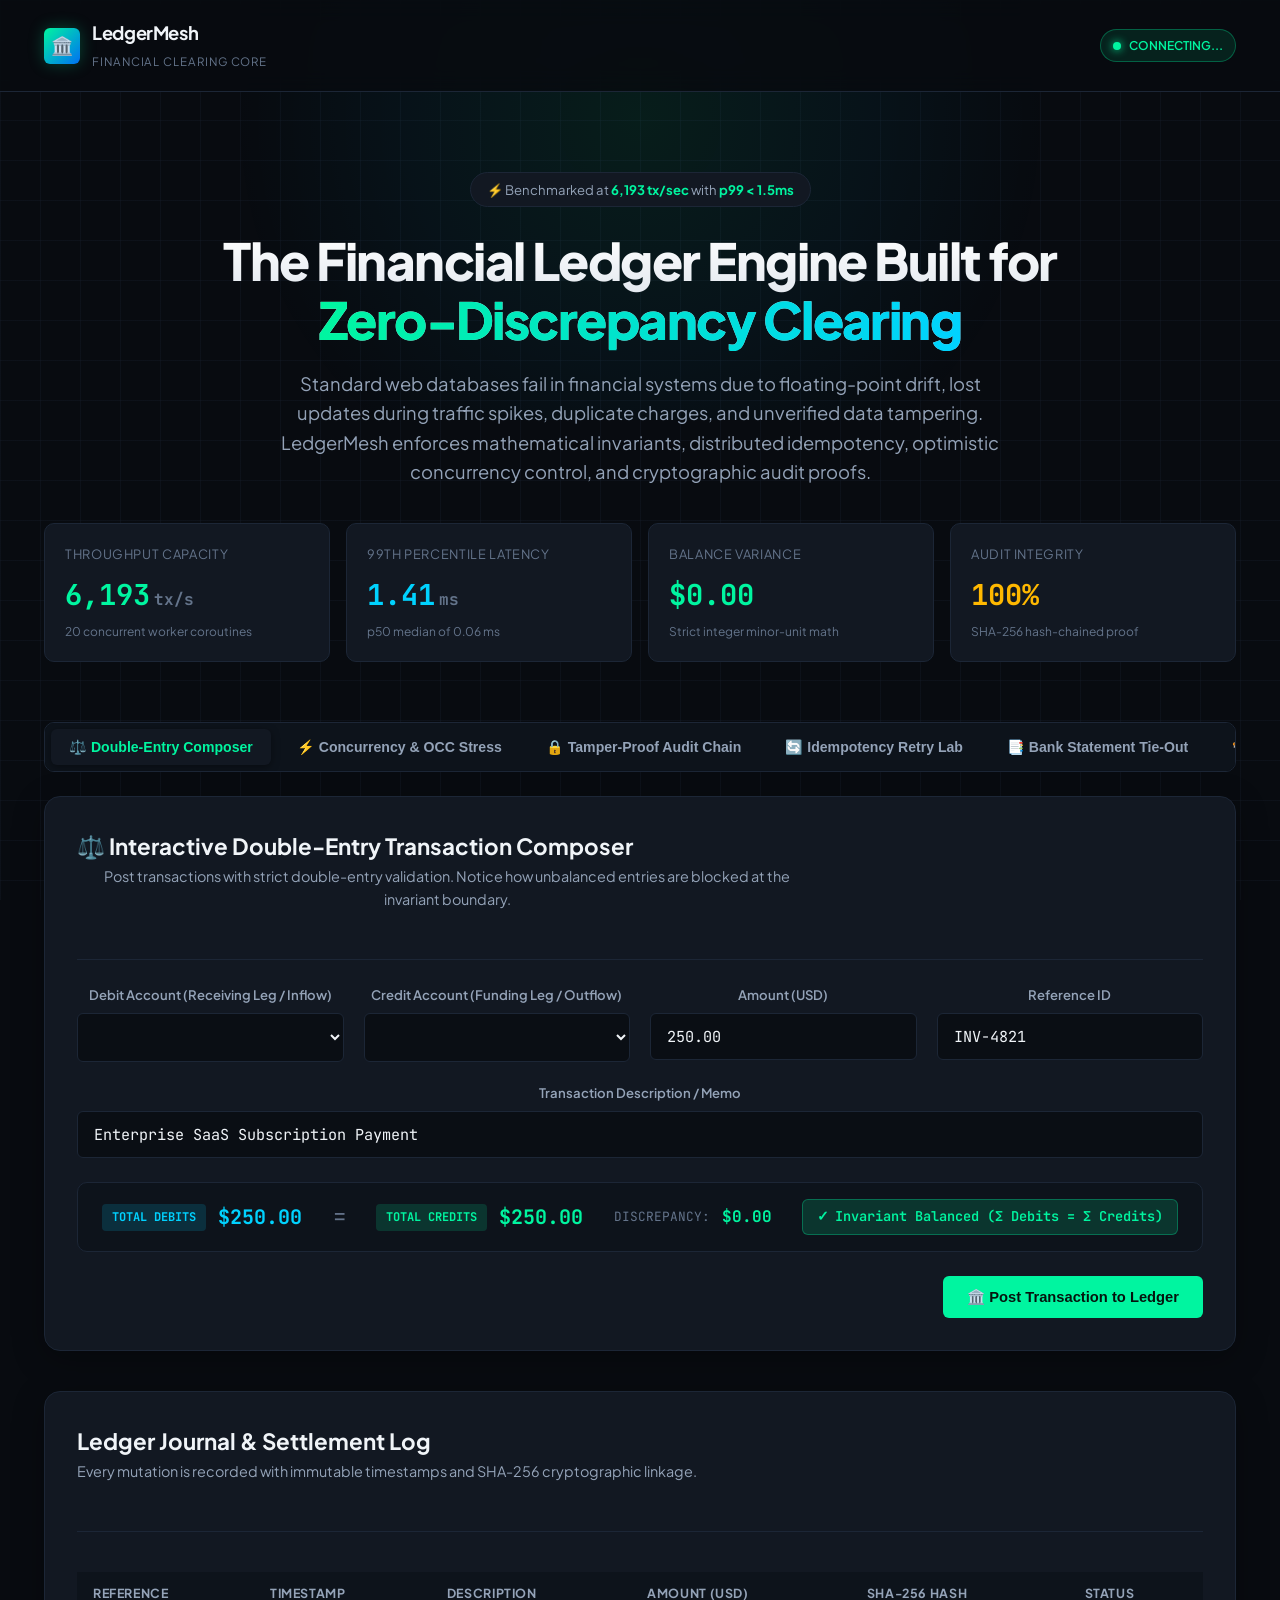
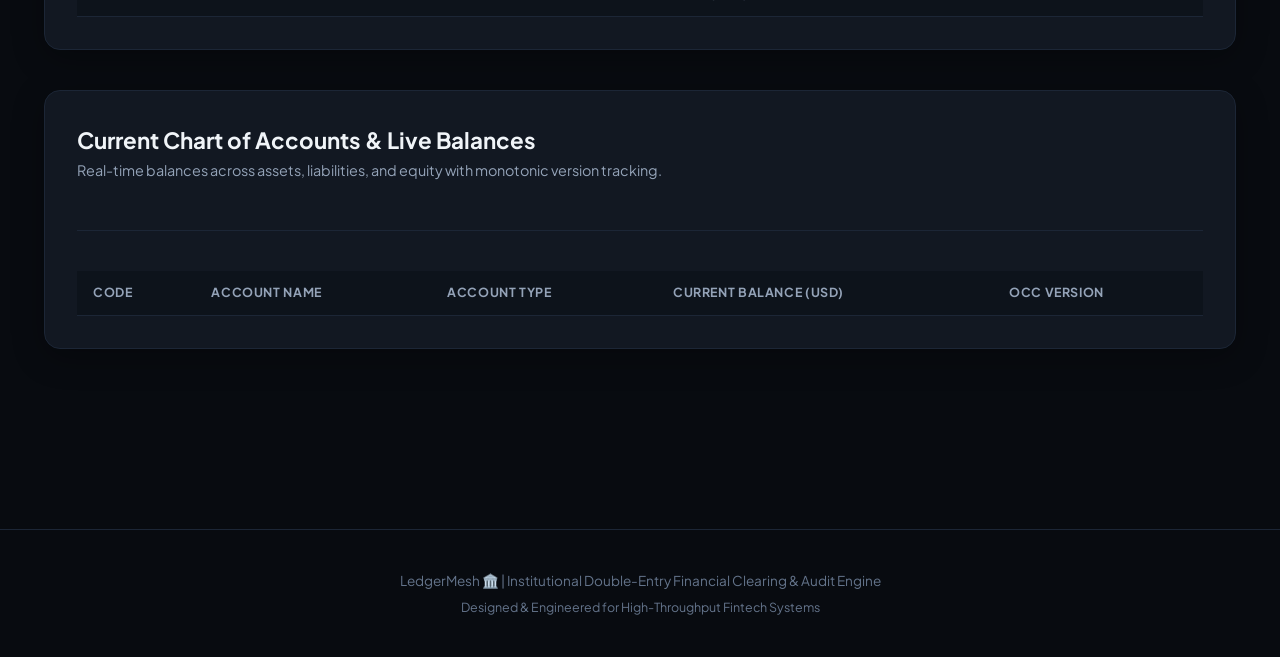
==== frontend/index.html @ acbbae60 "feat: add interactive institutional UI dashboard and live sandboxes" ====
<!DOCTYPE html>
<html lang="en">
<head>
  <meta charset="UTF-8">
  <meta name="viewport" content="width=device-width, initial-scale=1.0">
  <title>LedgerMesh 🏛️ | High-Concurrency Double-Entry Clearing & Audit Engine</title>
  
  <!-- Fonts -->
  <link rel="preconnect" href="https://fonts.googleapis.com">
  <link rel="preconnect" href="https://fonts.gstatic.com" crossorigin>
  <link href="https://fonts.googleapis.com/css2?family=JetBrains+Mono:wght@400;500;600;700&family=Plus+Jakarta+Sans:wght@400;500;600;700;800&display=swap" rel="stylesheet">
  
  <link rel="stylesheet" href="styles.css">
</head>
<body>

  <!-- Atmosphere Grids -->
  <div class="bg-grid"></div>
  <div class="bg-radial"></div>

  <!-- Header -->
  <header>
    <div class="container nav-wrapper">
      <a href="#" class="brand">
        <div class="brand-icon">🏛️</div>
        <div class="brand-text">
          <h1>LedgerMesh</h1>
          <span>Financial Clearing Core</span>
        </div>
      </a>

      <div class="nav-links">
        <div class="status-badge" id="backend-status-badge">
          <div class="status-pulse"></div>
          <span id="backend-status-text">CONNECTING...</span>
        </div>
      </div>
    </div>
  </header>

  <!-- Hero Section -->
  <section class="hero">
    <div class="container">
      <div class="pill-tag">
        <span>⚡ Benchmarked at <strong>6,193 tx/sec</strong> with <strong>p99 &lt; 1.5ms</strong></span>
      </div>

      <h2>
        The Financial Ledger Engine Built for<br>
        <span>Zero-Discrepancy Clearing</span>
      </h2>

      <p>
        Standard web databases fail in financial systems due to floating-point drift, lost updates during traffic spikes, duplicate charges, and unverified data tampering. LedgerMesh enforces mathematical invariants, distributed idempotency, optimistic concurrency control, and cryptographic audit proofs.
      </p>

      <!-- 4 Key Metrics -->
      <div class="metrics-grid">
        <div class="metric-card">
          <div class="label">Throughput Capacity</div>
          <div class="value emerald">6,193 <span style="font-size: 1rem; color: var(--text-muted);">tx/s</span></div>
          <div class="subtext">20 concurrent worker coroutines</div>
        </div>

        <div class="metric-card">
          <div class="label">99th Percentile Latency</div>
          <div class="value cyan">1.41 <span style="font-size: 1rem; color: var(--text-muted);">ms</span></div>
          <div class="subtext">p50 median of 0.06 ms</div>
        </div>

        <div class="metric-card">
          <div class="label">Balance Variance</div>
          <div class="value emerald">$0.00</div>
          <div class="subtext">Strict integer minor-unit math</div>
        </div>

        <div class="metric-card">
          <div class="label">Audit Integrity</div>
          <div class="value amber">100%</div>
          <div class="subtext">SHA-256 hash-chained proof</div>
        </div>
      </div>

      <!-- Tab Navigation -->
      <div class="tab-navigation">
        <button class="tab-btn active" data-tab="tab-composer">⚖️ Double-Entry Composer</button>
        <button class="tab-btn" data-tab="tab-occ">⚡ Concurrency & OCC Stress</button>
        <button class="tab-btn" data-tab="tab-audit">🔒 Tamper-Proof Audit Chain</button>
        <button class="tab-btn" data-tab="tab-idempotency">🔄 Idempotency Retry Lab</button>
        <button class="tab-btn" data-tab="tab-reconciliation">📑 Bank Statement Tie-Out</button>
        <button class="tab-btn" data-tab="tab-arch">🏗️ Architectural Deep Dive</button>
      </div>

      <!-- TAB 1: Double-Entry Composer -->
      <div id="tab-composer" class="tab-content active">
        <div class="sandbox-card">
          <div class="section-title">
            <div>
              <h3>⚖️ Interactive Double-Entry Transaction Composer</h3>
              <p>Post transactions with strict double-entry validation. Notice how unbalanced entries are blocked at the invariant boundary.</p>
            </div>
          </div>

          <div class="form-grid">
            <div class="input-group">
              <label>Debit Account (Receiving Leg / Inflow)</label>
              <select id="tx-debit-account" class="input-field"></select>
            </div>

            <div class="input-group">
              <label>Credit Account (Funding Leg / Outflow)</label>
              <select id="tx-credit-account" class="input-field"></select>
            </div>

            <div class="input-group">
              <label>Amount (USD)</label>
              <input type="number" id="tx-amount" class="input-field" value="250.00" step="0.01" min="0.01">
            </div>

            <div class="input-group">
              <label>Reference ID</label>
              <input type="text" id="tx-reference" class="input-field" value="INV-4821">
            </div>

            <div class="input-group" style="grid-column: 1 / -1;">
              <label>Transaction Description / Memo</label>
              <input type="text" id="tx-description" class="input-field" value="Enterprise SaaS Subscription Payment">
            </div>
          </div>

          <!-- Live Equation Visualizer -->
          <div class="equation-bar">
            <div class="eq-side">
              <span class="eq-badge debit">TOTAL DEBITS</span>
              <span id="eq-debit-amount" class="eq-value" style="color: var(--accent-cyan);">$250.00</span>
            </div>

            <span class="eq-operator">=</span>

            <div class="eq-side">
              <span class="eq-badge credit">TOTAL CREDITS</span>
              <span id="eq-credit-amount" class="eq-value" style="color: var(--accent-emerald);">$250.00</span>
            </div>

            <div class="eq-side">
              <span style="font-size: 0.8rem; color: var(--text-muted);">DISCREPANCY:</span>
              <span id="eq-delta-amount" style="font-weight: 700; color: var(--accent-emerald);">$0.00</span>
            </div>

            <div id="invariant-status-box" class="invariant-status balanced">
              <span>✓</span> Invariant Balanced (Σ Debits = Σ Credits)
            </div>
          </div>

          <div style="display: flex; justify-content: flex-end; gap: 12px;">
            <button id="btn-post-transaction" class="btn btn-primary">
              <span>🏛️ Post Transaction to Ledger</span>
            </button>
          </div>
        </div>

        <!-- Ledger Journal Table -->
        <div class="sandbox-card">
          <div class="section-title">
            <div>
              <h3>Ledger Journal & Settlement Log</h3>
              <p>Every mutation is recorded with immutable timestamps and SHA-256 cryptographic linkage.</p>
            </div>
          </div>

          <div style="overflow-x: auto;">
            <table class="journal-table">
              <thead>
                <tr>
                  <th>Reference</th>
                  <th>Timestamp</th>
                  <th>Description</th>
                  <th>Amount (USD)</th>
                  <th>SHA-256 Hash</th>
                  <th>Status</th>
                </tr>
              </thead>
              <tbody id="journal-table-body"></tbody>
            </table>
          </div>
        </div>
      </div>

      <!-- TAB 2: Concurrency & OCC -->
      <div id="tab-occ" class="tab-content">
        <div class="sandbox-card">
          <div class="section-title">
            <div>
              <h3>⚡ Optimistic Concurrency Control (OCC) Stress Simulator</h3>
              <p>Simulate 50 parallel asynchronous coroutines slamming the same hot settlement account at the exact same millisecond.</p>
            </div>
            <button id="btn-run-occ" class="btn btn-primary">⚡ Fire 50 Concurrent Transfers</button>
          </div>

          <div class="idempotency-display">
            <div class="idem-box">
              <div class="label" style="font-size: 0.75rem; color: var(--text-muted);">COMPLETED CONCURRENT TASKS</div>
              <div id="occ-completed-count" class="number" style="color: var(--accent-emerald);">0 / 50</div>
              <div style="font-size: 0.75rem; color: var(--text-secondary);">Parallel coroutines</div>
            </div>

            <div class="idem-box">
              <div class="label" style="font-size: 0.75rem; color: var(--text-muted);">SETTLEMENT ACCOUNT BALANCE</div>
              <div id="occ-final-balance" class="number" style="color: var(--text-primary);">$50,000.00</div>
              <div style="font-size: 0.75rem; color: var(--accent-emerald);">0 lost updates (Cent-accurate)</div>
            </div>

            <div class="idem-box">
              <div class="label" style="font-size: 0.75rem; color: var(--text-muted);">THROUGHPUT RATE</div>
              <div id="occ-throughput" class="number" style="color: var(--accent-cyan);">- tx/sec</div>
              <div style="font-size: 0.75rem; color: var(--text-secondary);">Microsecond CAS resolution</div>
            </div>
          </div>

          <div style="margin-top: 16px;">
            <label style="font-size: 0.8rem; font-weight: 600; color: var(--text-muted); text-transform: uppercase;">Real-Time Worker Execution Stream</label>
            <div id="occ-log-stream" class="worker-stream">
              <div class="log-line"><span class="log-time">Ready. Click 'Fire 50 Concurrent Transfers' above.</span></div>
            </div>
          </div>
        </div>
      </div>

      <!-- TAB 3: Audit Chain Explorer -->
      <div id="tab-audit" class="tab-content">
        <div class="sandbox-card">
          <div class="section-title">
            <div>
              <h3>🔒 Cryptographic Tamper-Evident Hash Chain</h3>
              <p>Every transaction cryptographically links to the previous block's SHA-256 hash. Click the attack simulator to see instant tamper detection.</p>
            </div>
            <div style="display: flex; gap: 10px;">
              <button id="btn-simulate-tamper" class="btn btn-danger">🚨 Hack a Past Record</button>
              <button id="btn-restore-integrity" class="btn btn-secondary">🛡️ Restore Integrity</button>
            </div>
          </div>

          <div id="tamper-alert-box" style="display: none; background: rgba(255, 71, 87, 0.15); border: 1px solid var(--accent-crimson); padding: 16px 20px; border-radius: var(--radius-md); margin-bottom: 24px; color: #FFF; font-size: 0.9rem;"></div>

          <div class="chain-flow" id="audit-chain-container">
            <!-- Dynamically populated -->
          </div>
        </div>
      </div>

      <!-- TAB 4: Idempotency Lab -->
      <div id="tab-idempotency" class="tab-content">
        <div class="sandbox-card">
          <div class="section-title">
            <div>
              <h3>🔄 Distributed Idempotency & Retry Storm Protection</h3>
              <p>Simulate rapid-fire double-clicks or mobile network retry storms. The server guarantees execution at most once per Idempotency-Key.</p>
            </div>
            <div style="display: flex; gap: 10px;">
              <button id="btn-spam-idempotency" class="btn btn-primary">⚡ Send Payment Request (Click Multiple Times)</button>
              <button id="btn-reset-idempotency" class="btn btn-secondary">Reset</button>
            </div>
          </div>

          <div class="idempotency-display">
            <div class="idem-box">
              <div class="label" style="font-size: 0.75rem; color: var(--text-muted);">CLIENT CLICKS / RETRIES</div>
              <div id="idem-clicks-count" class="number" style="color: var(--accent-amber);">0</div>
              <div style="font-size: 0.75rem; color: var(--text-secondary);">Requests sent with identical key</div>
            </div>

            <div class="idem-box">
              <div class="label" style="font-size: 0.75rem; color: var(--text-muted);">TOTAL AMOUNT CHARGED</div>
              <div id="idem-charged-count" class="number" style="color: var(--accent-emerald);">$0.00</div>
              <div style="font-size: 0.75rem; color: var(--accent-emerald);">Protected against double-billing</div>
            </div>

            <div class="idem-box">
              <div class="label" style="font-size: 0.75rem; color: var(--text-muted);">IDEMPOTENCY KEY</div>
              <div style="font-family: var(--font-mono); font-size: 0.95rem; font-weight: 700; color: var(--accent-cyan); margin: 16px 0;">idem_order_99824</div>
              <div style="font-size: 0.75rem; color: var(--text-secondary);">SHA-256 payload fingerprint cached</div>
            </div>
          </div>

          <div style="margin-top: 16px;">
            <label style="font-size: 0.8rem; font-weight: 600; color: var(--text-muted); text-transform: uppercase;">Idempotency Middleware Network Log</label>
            <div id="idem-network-log" class="worker-stream" style="height: 180px;">
              <div class="log-line"><span class="log-time">Ready. Click 'Send Payment Request' multiple times in rapid succession.</span></div>
            </div>
          </div>
        </div>
      </div>

      <!-- TAB 5: Bank Statement Tie-Out -->
      <div id="tab-reconciliation" class="tab-content">
        <div class="sandbox-card">
          <div class="section-title">
            <div>
              <h3>📑 Automated Multi-Bank Statement Tie-Out Engine</h3>
              <p>Ingests external bank statements (CSV/OFX) and reconciles against internal ledger transactions with $0.00 discrepancy tolerance.</p>
            </div>
            <button id="btn-run-reconciliation" class="btn btn-primary">📑 Reconcile Statement (CSV Feed)</button>
          </div>

          <div style="background: var(--bg-input); border: 1px solid var(--border-subtle); padding: 16px; border-radius: var(--radius-md); font-family: var(--font-mono); font-size: 0.82rem; color: var(--text-secondary); margin-bottom: 24px;">
            <strong style="color: var(--accent-cyan);">Sample External Bank Feed (SVB_STATEMENT_NOV_2026.csv):</strong><br>
            Date,Amount,Description,Reference<br>
            2026-11-01,3500.00,Acme Corp Enterprise Wire,INV-2026-001<br>
            2026-11-02,1500.00,Consulting Fee Wire,INV-2026-002<br>
            2026-11-02,-35.00,International Inbound Wire Fee,BANK-FEE-01
          </div>

          <div id="reconciliation-results" style="display: none;">
            <div class="idempotency-display">
              <div class="idem-box">
                <div class="label" style="font-size: 0.75rem; color: var(--text-muted);">MATCHED TRANSACTIONS</div>
                <div class="number" style="color: var(--accent-emerald);">2 / 2</div>
                <div style="font-size: 0.75rem; color: var(--text-secondary);">Exact reference & amount match</div>
              </div>

              <div class="idem-box">
                <div class="label" style="font-size: 0.75rem; color: var(--text-muted);">UNRECORDED BANK CHARGES</div>
                <div class="number" style="color: var(--accent-crimson);">1 Item</div>
                <div style="font-size: 0.75rem; color: var(--text-secondary);">-$35.00 Wire Fee detected</div>
              </div>

              <div class="idem-box">
                <div class="label" style="font-size: 0.75rem; color: var(--text-muted);">NET DISCREPANCY</div>
                <div class="number" style="color: var(--accent-amber);">-$35.00</div>
                <div style="font-size: 0.75rem; color: var(--accent-amber);">Flagged for auto-adjustment journal</div>
              </div>
            </div>
          </div>
        </div>
      </div>

      <!-- TAB 6: Architecture & Resume Impact -->
      <div id="tab-arch" class="tab-content">
        <div class="sandbox-card">
          <div class="section-title">
            <div>
              <h3>🏗️ Why LedgerMesh Stands Out to Engineering Managers</h3>
              <p>Top engineering teams look for systems design, concurrency resilience, data integrity, and measurement over basic CRUD wrappers.</p>
            </div>
          </div>

          <div class="architecture-cards">
            <div class="arch-card">
              <h4>🎯 1. Strict Double-Entry Invariants</h4>
              <p>Financial engines cannot afford floating-point drift or unbalanced money creation. Every transaction enforces balanced debits and credits in minor currency units (cents).</p>
              <code>Σ Debits == Σ Credits ($0.00 tolerance)</code>
            </div>

            <div class="arch-card">
              <h4>⚡ 2. Optimistic Concurrency Control (OCC)</h4>
              <p>Prevents balance corruption under intense concurrent loads without holding blocking database locks. Collisions trigger exponential backoff with full jitter.</p>
              <code>CAS: WHERE id = :id AND version = :v</code>
            </div>

            <div class="arch-card">
              <h4>🔒 3. Tamper-Evident SHA-256 Audit Trail</h4>
              <p>Every ledger mutation is cryptographically linked to the preceding transaction hash. Any unauthorized modification to past data instantly breaks the verification chain.</p>
              <code>H(i) = SHA-256(H(i-1) || EntryData)</code>
            </div>

            <div class="arch-card">
              <h4>🔄 4. Distributed Idempotency</h4>
              <p>Prevents double-charging during network drops and client retry storms. Caches responses and locks in-flight duplicate requests with HTTP 409.</p>
              <code>Header: Idempotency-Key: &lt;uuid&gt;</code>
            </div>
          </div>
        </div>
      </div>

      <!-- Live Accounts Balance Summary -->
      <div class="sandbox-card">
        <div class="section-title">
          <div>
            <h3>Current Chart of Accounts & Live Balances</h3>
            <p>Real-time balances across assets, liabilities, and equity with monotonic version tracking.</p>
          </div>
        </div>

        <div style="overflow-x: auto;">
          <table class="journal-table">
            <thead>
              <tr>
                <th>Code</th>
                <th>Account Name</th>
                <th>Account Type</th>
                <th>Current Balance (USD)</th>
                <th>OCC Version</th>
              </tr>
            </thead>
            <tbody id="accounts-table-body"></tbody>
          </table>
        </div>
      </div>

    </div>
  </section>

  <!-- Footer -->
  <footer>
    <div class="container">
      <p>LedgerMesh 🏛️ | Institutional Double-Entry Financial Clearing & Audit Engine</p>
      <p style="margin-top: 6px; font-size: 0.78rem;">Designed & Engineered for High-Throughput Fintech Systems</p>
    </div>
  </footer>

  <script src="app.js"></script>
</body>
</html>
---- frontend/styles.css ----
:root {
  --bg-primary: #080B10;
  --bg-secondary: #0D131B;
  --bg-card: #121822;
  --bg-card-hover: #161F2C;
  --bg-input: #0A0E14;
  
  --border-subtle: #1C2636;
  --border-focus: #00F5A0;
  --border-active: #2D3D54;
  
  --text-primary: #F0F4F8;
  --text-secondary: #94A3B8;
  --text-muted: #64748B;
  
  --accent-emerald: #00F5A0;
  --accent-emerald-glow: rgba(0, 245, 160, 0.25);
  --accent-cyan: #00D2FF;
  --accent-cyan-glow: rgba(0, 210, 255, 0.2);
  --accent-amber: #FFB800;
  --accent-amber-glow: rgba(255, 184, 0, 0.2);
  --accent-crimson: #FF4757;
  --accent-crimson-glow: rgba(255, 71, 87, 0.3);
  
  --font-sans: 'Plus Jakarta Sans', -apple-system, BlinkMacSystemFont, 'Segoe UI', Roboto, sans-serif;
  --font-mono: 'JetBrains Mono', 'Fira Code', monospace;
  
  --radius-sm: 6px;
  --radius-md: 10px;
  --radius-lg: 16px;
  --radius-xl: 24px;
}

* {
  box-sizing: border-box;
  margin: 0;
  padding: 0;
}

body {
  background-color: var(--bg-primary);
  color: var(--text-primary);
  font-family: var(--font-sans);
  line-height: 1.6;
  -webkit-font-smoothing: antialiased;
  overflow-x: hidden;
}

/* Background Atmosphere Grid */
.bg-grid {
  position: fixed;
  inset: 0;
  background-image: 
    linear-gradient(to right, rgba(28, 38, 54, 0.25) 1px, transparent 1px),
    linear-gradient(to bottom, rgba(28, 38, 54, 0.25) 1px, transparent 1px);
  background-size: 40px 40px;
  pointer-events: none;
  z-index: 0;
}

.bg-radial {
  position: fixed;
  top: -20%;
  left: 50%;
  transform: translateX(-50%);
  width: 1000px;
  height: 600px;
  background: radial-gradient(circle, rgba(0, 245, 160, 0.08) 0%, rgba(0, 210, 255, 0.04) 40%, transparent 70%);
  pointer-events: none;
  z-index: 0;
}

/* Container */
.container {
  position: relative;
  max-width: 1240px;
  margin: 0 auto;
  padding: 0 24px;
  z-index: 1;
}

/* Header & Nav */
header {
  position: sticky;
  top: 0;
  background: rgba(8, 11, 16, 0.85);
  backdrop-filter: blur(12px);
  border-bottom: 1px solid var(--border-subtle);
  padding: 18px 0;
  z-index: 100;
}

.nav-wrapper {
  display: flex;
  align-items: center;
  justify-content: space-between;
}

.brand {
  display: flex;
  align-items: center;
  gap: 12px;
  text-decoration: none;
  color: var(--text-primary);
}

.brand-icon {
  width: 36px;
  height: 36px;
  border-radius: var(--radius-sm);
  background: linear-gradient(135deg, #00F5A0 0%, #0070F3 100%);
  display: flex;
  align-items: center;
  justify-content: center;
  font-size: 18px;
  box-shadow: 0 0 16px var(--accent-emerald-glow);
}

.brand-text h1 {
  font-size: 1.15rem;
  font-weight: 700;
  letter-spacing: -0.02em;
}

.brand-text span {
  font-size: 0.72rem;
  color: var(--text-muted);
  text-transform: uppercase;
  letter-spacing: 0.08em;
}

.nav-links {
  display: flex;
  gap: 24px;
  align-items: center;
}

.nav-link {
  color: var(--text-secondary);
  text-decoration: none;
  font-size: 0.9rem;
  font-weight: 500;
  transition: color 0.2s;
}

.nav-link:hover {
  color: var(--accent-emerald);
}

.status-badge {
  display: flex;
  align-items: center;
  gap: 8px;
  background: rgba(0, 245, 160, 0.1);
  border: 1px solid rgba(0, 245, 160, 0.3);
  padding: 6px 12px;
  border-radius: 999px;
  font-size: 0.75rem;
  font-weight: 600;
  color: var(--accent-emerald);
}

.status-pulse {
  width: 8px;
  height: 8px;
  border-radius: 50%;
  background-color: var(--accent-emerald);
  box-shadow: 0 0 8px var(--accent-emerald);
  animation: pulse 2s infinite;
}

@keyframes pulse {
  0% { transform: scale(0.95); opacity: 0.8; }
  50% { transform: scale(1.2); opacity: 1; }
  100% { transform: scale(0.95); opacity: 0.8; }
}

/* Hero Section */
.hero {
  padding: 80px 0 60px;
  text-align: center;
}

.pill-tag {
  display: inline-flex;
  align-items: center;
  gap: 6px;
  background: var(--bg-card);
  border: 1px solid var(--border-subtle);
  padding: 6px 16px;
  border-radius: 999px;
  font-size: 0.82rem;
  color: var(--text-secondary);
  margin-bottom: 24px;
}

.pill-tag strong {
  color: var(--accent-emerald);
}

.hero h2 {
  font-size: 3.2rem;
  font-weight: 800;
  line-height: 1.15;
  letter-spacing: -0.03em;
  margin-bottom: 20px;
  background: linear-gradient(180deg, #FFFFFF 0%, #CBD5E1 100%);
  -webkit-background-clip: text;
  -webkit-text-fill-color: transparent;
}

.hero h2 span {
  background: linear-gradient(90deg, #00F5A0 0%, #00D2FF 100%);
  -webkit-background-clip: text;
  -webkit-text-fill-color: transparent;
}

.hero p {
  font-size: 1.15rem;
  color: var(--text-secondary);
  max-width: 740px;
  margin: 0 auto 36px;
}

/* Metric Banners */
.metrics-grid {
  display: grid;
  grid-template-columns: repeat(auto-fit, minmax(220px, 1fr));
  gap: 16px;
  margin-bottom: 60px;
}

.metric-card {
  background: var(--bg-card);
  border: 1px solid var(--border-subtle);
  border-radius: var(--radius-md);
  padding: 20px;
  text-align: left;
  transition: transform 0.2s, border-color 0.2s;
}

.metric-card:hover {
  transform: translateY(-2px);
  border-color: var(--border-active);
}

.metric-card .label {
  font-size: 0.8rem;
  color: var(--text-muted);
  text-transform: uppercase;
  letter-spacing: 0.05em;
  margin-bottom: 8px;
}

.metric-card .value {
  font-family: var(--font-mono);
  font-size: 1.8rem;
  font-weight: 700;
  color: var(--text-primary);
  display: flex;
  align-items: baseline;
  gap: 4px;
}

.metric-card .value.emerald { color: var(--accent-emerald); }
.metric-card .value.cyan { color: var(--accent-cyan); }
.metric-card .value.amber { color: var(--accent-amber); }

.metric-card .subtext {
  font-size: 0.75rem;
  color: var(--text-muted);
  margin-top: 4px;
}

/* Section Header */
.section-title {
  display: flex;
  align-items: center;
  justify-content: space-between;
  margin-bottom: 24px;
  padding-bottom: 12px;
  border-bottom: 1px solid var(--border-subtle);
}

.section-title h3 {
  font-size: 1.4rem;
  font-weight: 700;
  display: flex;
  align-items: center;
  gap: 10px;
}

.section-title p {
  color: var(--text-secondary);
  font-size: 0.9rem;
}

/* Live Interactive Tab System */
.tab-navigation {
  display: flex;
  gap: 8px;
  background: var(--bg-secondary);
  padding: 6px;
  border-radius: var(--radius-md);
  margin-bottom: 24px;
  overflow-x: auto;
  border: 1px solid var(--border-subtle);
}

.tab-btn {
  background: transparent;
  border: none;
  color: var(--text-secondary);
  padding: 10px 18px;
  border-radius: var(--radius-sm);
  font-size: 0.88rem;
  font-weight: 600;
  cursor: pointer;
  display: flex;
  align-items: center;
  gap: 8px;
  white-space: nowrap;
  transition: all 0.2s;
}

.tab-btn:hover {
  color: var(--text-primary);
  background: rgba(255, 255, 255, 0.04);
}

.tab-btn.active {
  background: var(--bg-card);
  color: var(--accent-emerald);
  box-shadow: 0 2px 8px rgba(0, 0, 0, 0.4);
}

.tab-content {
  display: none;
}

.tab-content.active {
  display: block;
}

/* Sandbox Panels */
.sandbox-card {
  background: var(--bg-card);
  border: 1px solid var(--border-subtle);
  border-radius: var(--radius-lg);
  padding: 32px;
  margin-bottom: 40px;
  box-shadow: 0 8px 32px rgba(0, 0, 0, 0.3);
}

/* Form & Inputs */
.form-grid {
  display: grid;
  grid-template-columns: repeat(auto-fit, minmax(260px, 1fr));
  gap: 20px;
  margin-bottom: 24px;
}

.input-group {
  display: flex;
  flex-direction: column;
  gap: 8px;
}

.input-group label {
  font-size: 0.82rem;
  font-weight: 600;
  color: var(--text-secondary);
}

.input-field, select.input-field {
  background: var(--bg-input);
  border: 1px solid var(--border-subtle);
  color: var(--text-primary);
  font-family: var(--font-mono);
  font-size: 0.95rem;
  padding: 12px 16px;
  border-radius: var(--radius-sm);
  outline: none;
  transition: border-color 0.2s;
}

.input-field:focus {
  border-color: var(--border-focus);
}

/* Equation Bar */
.equation-bar {
  display: flex;
  align-items: center;
  justify-content: space-between;
  background: var(--bg-secondary);
  border: 1px solid var(--border-subtle);
  border-radius: var(--radius-md);
  padding: 16px 24px;
  margin-bottom: 24px;
  font-family: var(--font-mono);
}

.eq-side {
  display: flex;
  align-items: center;
  gap: 12px;
}

.eq-badge {
  font-size: 0.75rem;
  font-weight: 700;
  padding: 4px 10px;
  border-radius: 4px;
}

.eq-badge.debit {
  background: rgba(0, 210, 255, 0.15);
  color: var(--accent-cyan);
}

.eq-badge.credit {
  background: rgba(0, 245, 160, 0.15);
  color: var(--accent-emerald);
}

.eq-value {
  font-size: 1.25rem;
  font-weight: 700;
}

.eq-operator {
  font-size: 1.4rem;
  color: var(--text-muted);
}

.invariant-status {
  padding: 6px 14px;
  border-radius: var(--radius-sm);
  font-size: 0.85rem;
  font-weight: 600;
  display: flex;
  align-items: center;
  gap: 6px;
}

.invariant-status.balanced {
  background: rgba(0, 245, 160, 0.15);
  color: var(--accent-emerald);
  border: 1px solid rgba(0, 245, 160, 0.3);
}

.invariant-status.unbalanced {
  background: rgba(255, 71, 87, 0.15);
  color: var(--accent-crimson);
  border: 1px solid rgba(255, 71, 87, 0.3);
}

/* Buttons */
.btn {
  display: inline-flex;
  align-items: center;
  justify-content: center;
  gap: 10px;
  padding: 12px 24px;
  border-radius: var(--radius-sm);
  font-weight: 600;
  font-size: 0.92rem;
  cursor: pointer;
  border: none;
  transition: all 0.2s;
  text-decoration: none;
}

.btn-primary {
  background: var(--accent-emerald);
  color: #05140E;
}

.btn-primary:hover {
  background: #00DB8F;
  box-shadow: 0 0 20px var(--accent-emerald-glow);
}

.btn-secondary {
  background: var(--bg-secondary);
  color: var(--text-primary);
  border: 1px solid var(--border-subtle);
}

.btn-secondary:hover {
  background: var(--bg-card-hover);
  border-color: var(--border-active);
}

.btn-danger {
  background: var(--accent-crimson);
  color: #FFF;
}

.btn-danger:hover {
  background: #E84150;
  box-shadow: 0 0 20px var(--accent-crimson-glow);
}

.btn:disabled {
  opacity: 0.4;
  cursor: not-allowed;
  box-shadow: none !important;
}

/* Ledger Journal Table */
.journal-table {
  width: 100%;
  border-collapse: collapse;
  font-size: 0.88rem;
  margin-top: 16px;
}

.journal-table th {
  text-align: left;
  padding: 12px 16px;
  background: var(--bg-secondary);
  color: var(--text-secondary);
  font-size: 0.78rem;
  text-transform: uppercase;
  letter-spacing: 0.05em;
  border-bottom: 1px solid var(--border-subtle);
}

.journal-table td {
  padding: 14px 16px;
  border-bottom: 1px solid var(--border-subtle);
  font-family: var(--font-mono);
}

.journal-table tr:hover td {
  background: var(--bg-card-hover);
}

.hash-cell {
  color: var(--accent-cyan);
  font-size: 0.8rem;
  max-width: 180px;
  overflow: hidden;
  text-overflow: ellipsis;
  white-space: nowrap;
}

/* Concurrency OCC Visualizer */
.occ-visualizer {
  display: grid;
  grid-template-columns: 1fr 1fr;
  gap: 24px;
}

@media (max-width: 800px) {
  .occ-visualizer {
    grid-template-columns: 1fr;
  }
}

.worker-stream {
  background: var(--bg-input);
  border: 1px solid var(--border-subtle);
  border-radius: var(--radius-md);
  padding: 16px;
  height: 280px;
  overflow-y: auto;
  font-family: var(--font-mono);
  font-size: 0.8rem;
  display: flex;
  flex-direction: column;
  gap: 6px;
}

.log-line {
  display: flex;
  align-items: center;
  gap: 10px;
}

.log-time { color: var(--text-muted); }
.log-event { color: var(--accent-emerald); }
.log-retry { color: var(--accent-amber); }
.log-err { color: var(--accent-crimson); }

/* Audit Chain Visualizer */
.chain-flow {
  display: flex;
  gap: 16px;
  overflow-x: auto;
  padding: 16px 4px 24px;
}

.block-card {
  min-width: 260px;
  background: var(--bg-secondary);
  border: 1px solid var(--border-subtle);
  border-radius: var(--radius-md);
  padding: 18px;
  position: relative;
  transition: all 0.3s;
}

.block-card.valid {
  border-color: rgba(0, 245, 160, 0.4);
}

.block-card.tampered {
  border-color: var(--accent-crimson);
  background: rgba(255, 71, 87, 0.08);
  box-shadow: 0 0 24px var(--accent-crimson-glow);
}

.block-header {
  display: flex;
  justify-content: space-between;
  align-items: center;
  font-size: 0.8rem;
  margin-bottom: 12px;
}

.block-num {
  font-weight: 700;
  color: var(--accent-emerald);
}

.block-hash {
  font-family: var(--font-mono);
  font-size: 0.72rem;
  color: var(--text-muted);
  word-break: break-all;
  margin-bottom: 8px;
}

.block-hash strong {
  color: var(--text-secondary);
  display: block;
}

/* Idempotency Lab */
.idempotency-display {
  display: grid;
  grid-template-columns: repeat(3, 1fr);
  gap: 16px;
  margin: 20px 0;
}

@media (max-width: 768px) {
  .idempotency-display { grid-template-columns: 1fr; }
}

.idem-box {
  background: var(--bg-secondary);
  border: 1px solid var(--border-subtle);
  border-radius: var(--radius-md);
  padding: 20px;
  text-align: center;
}

.idem-box .number {
  font-family: var(--font-mono);
  font-size: 2.2rem;
  font-weight: 700;
  margin: 8px 0;
}

/* Technical Architecture Deep Dive */
.architecture-cards {
  display: grid;
  grid-template-columns: repeat(auto-fit, minmax(320px, 1fr));
  gap: 24px;
}

.arch-card {
  background: var(--bg-card);
  border: 1px solid var(--border-subtle);
  border-radius: var(--radius-lg);
  padding: 28px;
  transition: border-color 0.2s;
}

.arch-card:hover {
  border-color: var(--border-active);
}

.arch-card h4 {
  font-size: 1.15rem;
  margin-bottom: 12px;
  color: var(--text-primary);
  display: flex;
  align-items: center;
  gap: 8px;
}

.arch-card p {
  font-size: 0.92rem;
  color: var(--text-secondary);
  margin-bottom: 16px;
}

.arch-card code {
  display: block;
  background: var(--bg-input);
  padding: 10px 14px;
  border-radius: var(--radius-sm);
  font-family: var(--font-mono);
  font-size: 0.8rem;
  color: var(--accent-emerald);
}

/* Footer */
footer {
  border-top: 1px solid var(--border-subtle);
  padding: 40px 0;
  text-align: center;
  color: var(--text-muted);
  font-size: 0.85rem;
  margin-top: 80px;
}
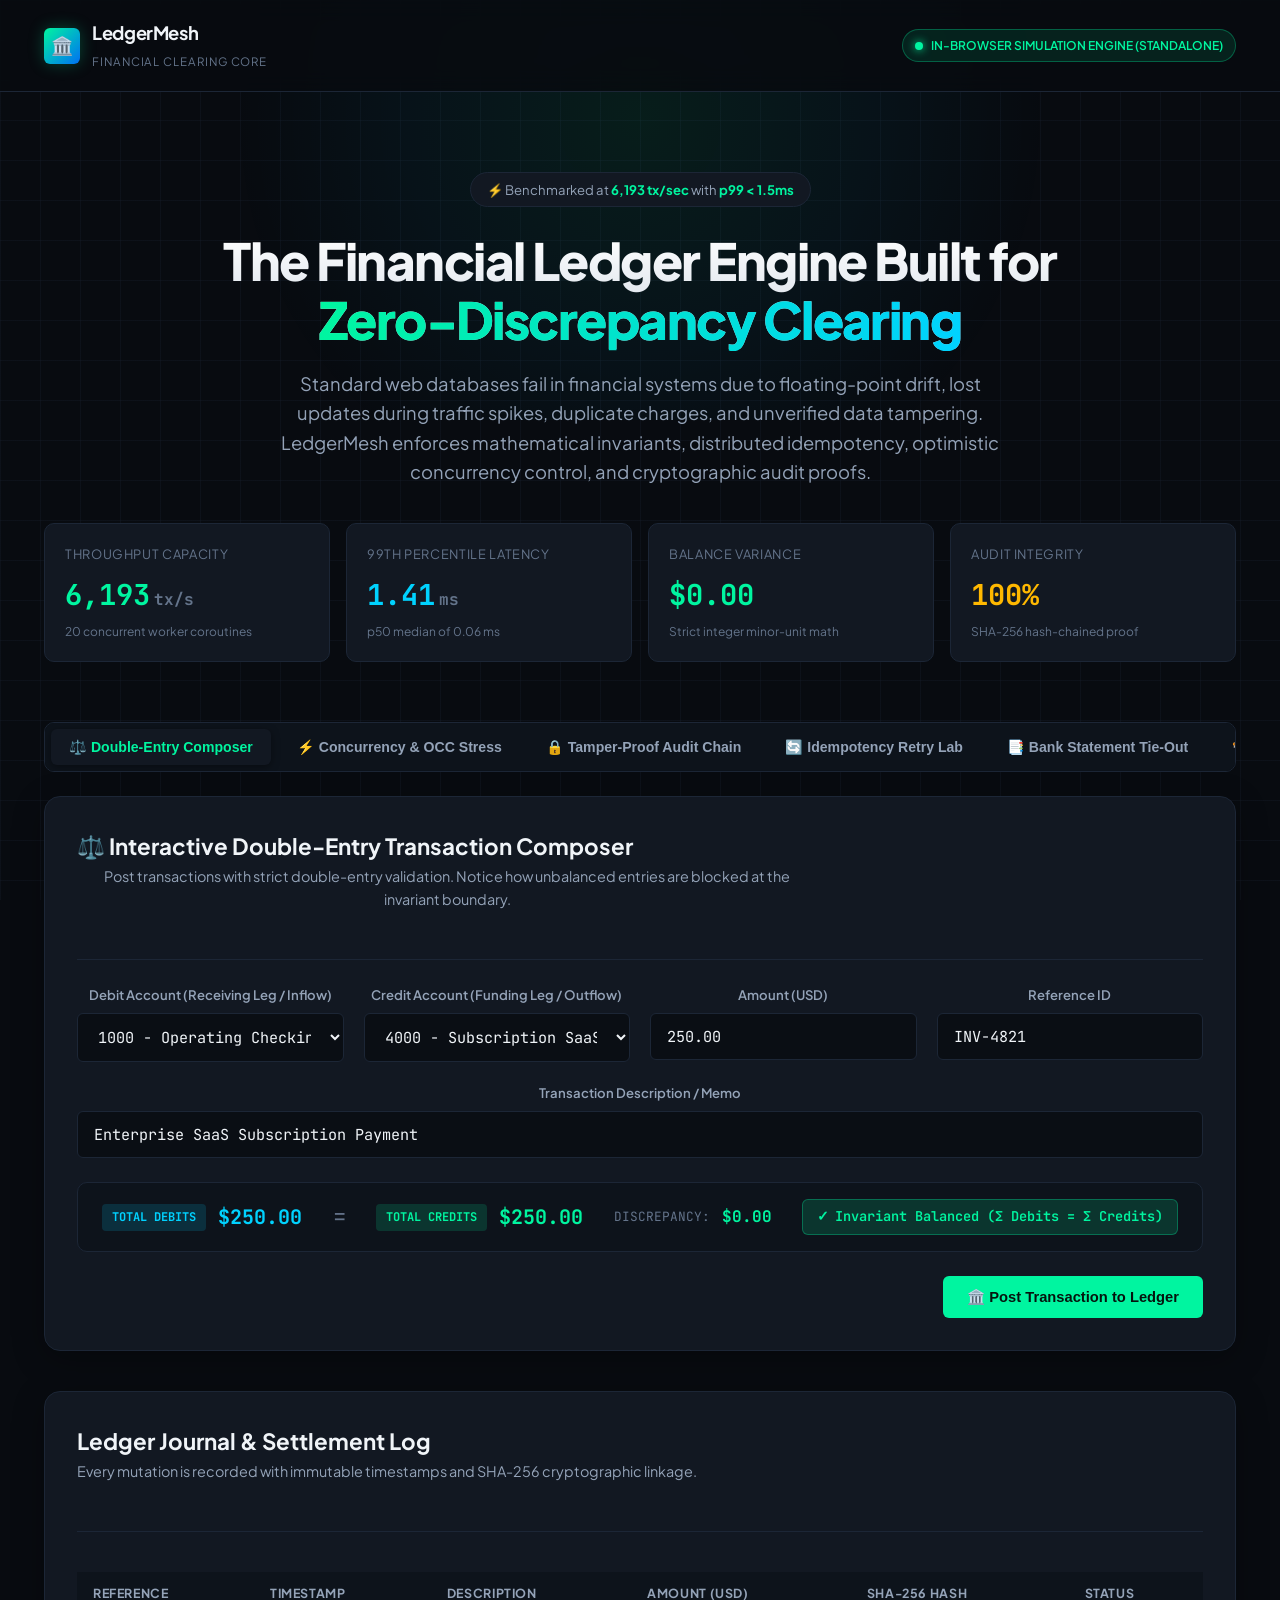
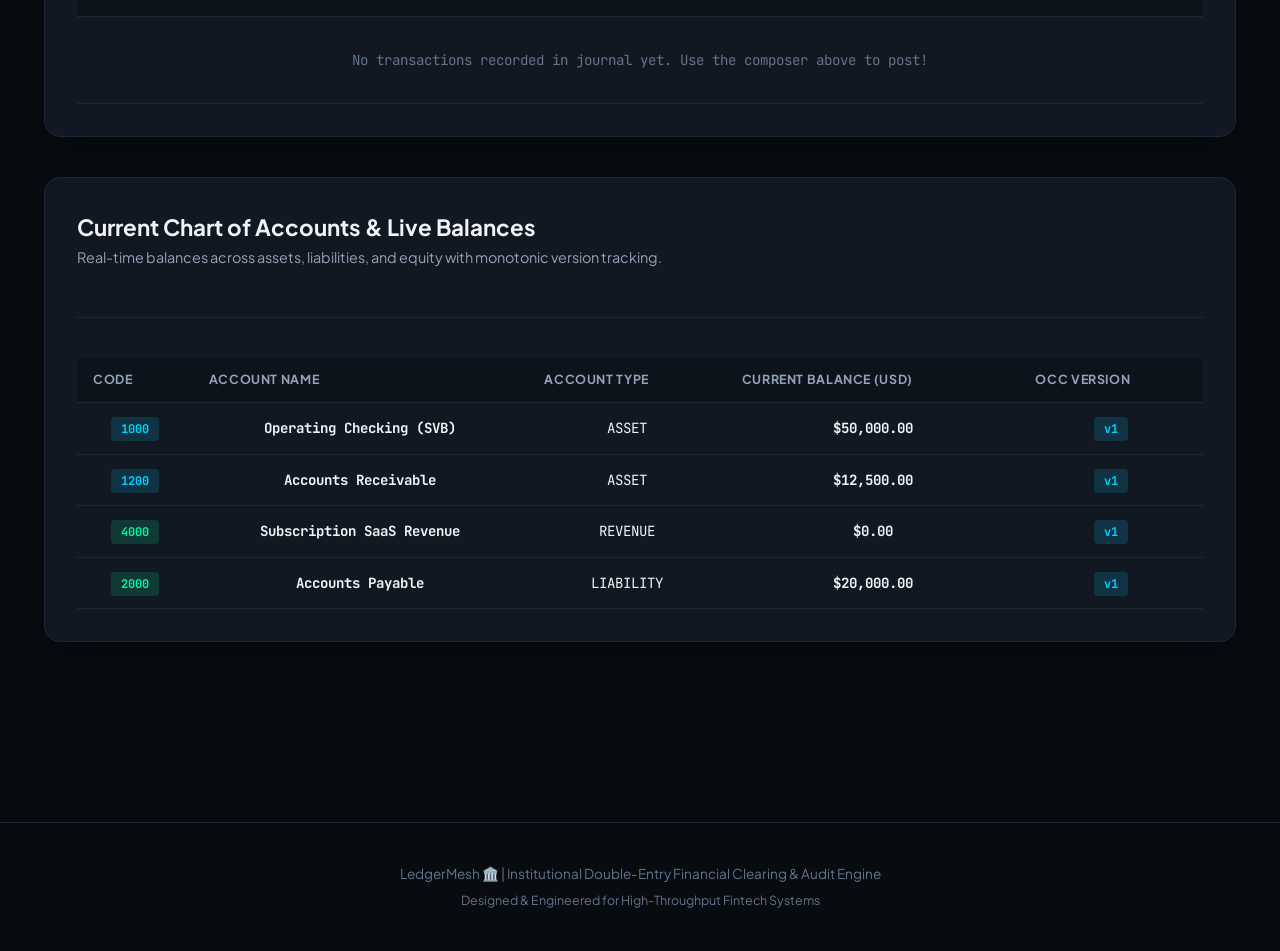
==== commit 60510485: "chore: normalize line endings and finalize codebase" ====
--- a/frontend/index.html
+++ b/frontend/index.html
@@ -411,3 +411,4 @@
   <script src="app.js"></script>
 </body>
 </html>
+
--- a/frontend/styles.css
+++ b/frontend/styles.css
@@ -384,6 +384,50 @@
   transition: border-color 0.2s;
 }
 
+select.input-field option {
+  background-color: #121822;
+  color: #F0F4F8;
+  padding: 10px;
+}
+
+/* In-Page Toast Notification */
+.toast-box {
+  position: fixed;
+  bottom: 24px;
+  right: 24px;
+  background: var(--bg-card);
+  border: 1px solid var(--border-subtle);
+  border-radius: var(--radius-md);
+  padding: 14px 20px;
+  color: var(--text-primary);
+  font-size: 0.88rem;
+  box-shadow: 0 10px 30px rgba(0, 0, 0, 0.5);
+  display: flex;
+  align-items: center;
+  gap: 12px;
+  z-index: 1000;
+  transform: translateY(100px);
+  opacity: 0;
+  transition: all 0.3s cubic-bezier(0.16, 1, 0.3, 1);
+  pointer-events: none;
+}
+
+.toast-box.show {
+  transform: translateY(0);
+  opacity: 1;
+  pointer-events: auto;
+}
+
+.toast-box.success {
+  border-color: var(--accent-emerald);
+  box-shadow: 0 0 20px var(--accent-emerald-glow);
+}
+
+.toast-box.error {
+  border-color: var(--accent-crimson);
+  box-shadow: 0 0 20px var(--accent-crimson-glow);
+}
+
 .input-field:focus {
   border-color: var(--border-focus);
 }
@@ -719,3 +763,4 @@
   font-size: 0.85rem;
   margin-top: 80px;
 }
+
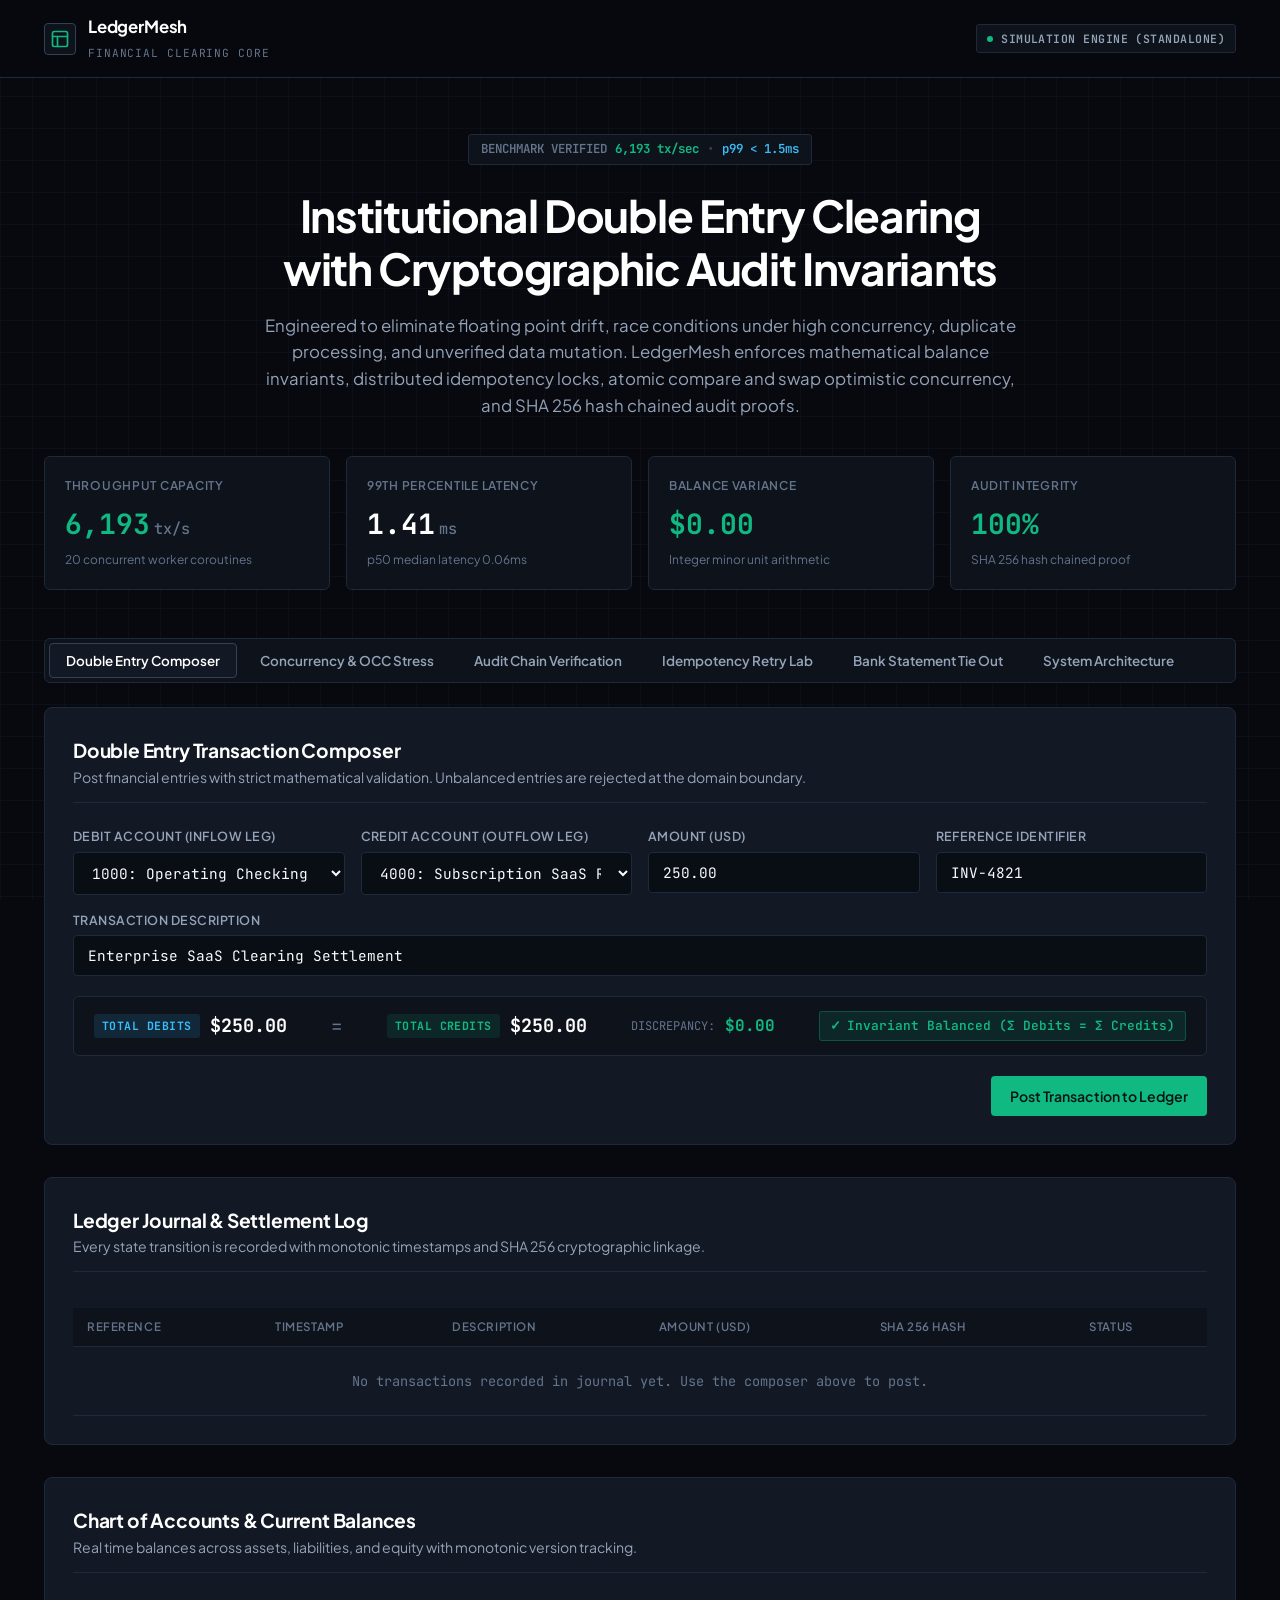
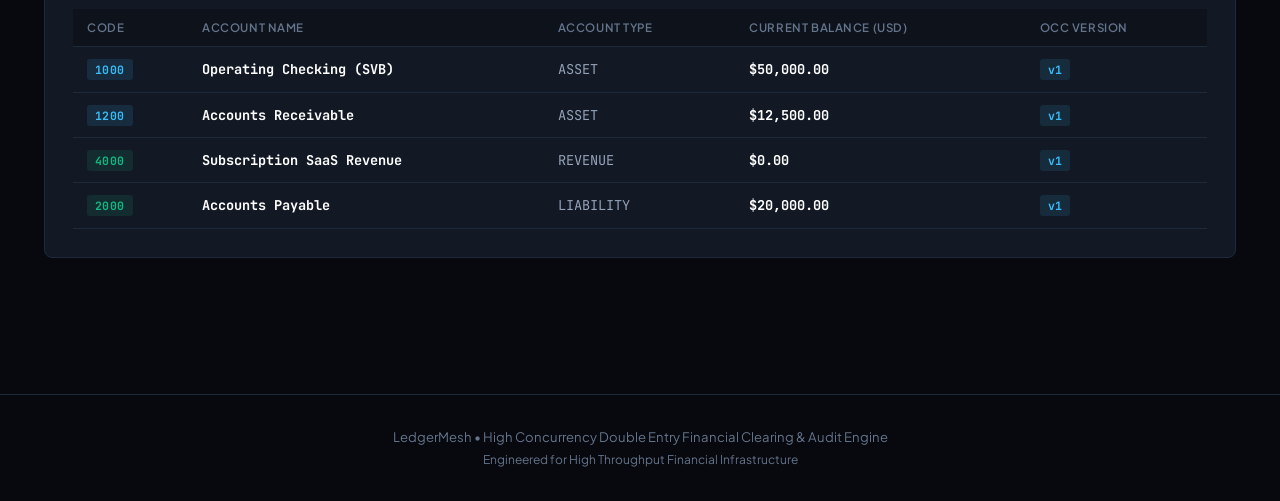
==== commit 7ff0200e: "refactor: unslop frontend interface with institutional clearing design" ====
--- a/frontend/index.html
+++ b/frontend/index.html
@@ -3,26 +3,31 @@
 <head>
   <meta charset="UTF-8">
   <meta name="viewport" content="width=device-width, initial-scale=1.0">
-  <title>LedgerMesh 🏛️ | High-Concurrency Double-Entry Clearing & Audit Engine</title>
+  <title>LedgerMesh | High Concurrency Double Entry Clearing &amp; Audit Engine</title>
   
   <!-- Fonts -->
   <link rel="preconnect" href="https://fonts.googleapis.com">
   <link rel="preconnect" href="https://fonts.gstatic.com" crossorigin>
-  <link href="https://fonts.googleapis.com/css2?family=JetBrains+Mono:wght@400;500;600;700&family=Plus+Jakarta+Sans:wght@400;500;600;700;800&display=swap" rel="stylesheet">
+  <link href="https://fonts.googleapis.com/css2?family=JetBrains+Mono:wght@400;500;600;700&family=Plus+Jakarta+Sans:wght@400;500;600;700&display=swap" rel="stylesheet">
   
   <link rel="stylesheet" href="styles.css">
 </head>
 <body>
 
-  <!-- Atmosphere Grids -->
+  <!-- Precision Atmosphere Grid -->
   <div class="bg-grid"></div>
-  <div class="bg-radial"></div>
 
   <!-- Header -->
   <header>
     <div class="container nav-wrapper">
       <a href="#" class="brand">
-        <div class="brand-icon">🏛️</div>
+        <div class="brand-icon">
+          <svg width="20" height="20" viewBox="0 0 24 24" fill="none" stroke="currentColor" stroke-width="2" stroke-linecap="round" stroke-linejoin="round">
+            <rect width="18" height="18" x="3" y="3" rx="2"/>
+            <path d="M3 9h18"/>
+            <path d="M9 21V9"/>
+          </svg>
+        </div>
         <div class="brand-text">
           <h1>LedgerMesh</h1>
           <span>Financial Clearing Core</span>
@@ -31,8 +36,8 @@
 
       <div class="nav-links">
         <div class="status-badge" id="backend-status-badge">
-          <div class="status-pulse"></div>
-          <span id="backend-status-text">CONNECTING...</span>
+          <span class="status-dot"></span>
+          <span id="backend-status-text">INITIALIZING ENGINE</span>
         </div>
       </div>
     </div>
@@ -41,74 +46,77 @@
   <!-- Hero Section -->
   <section class="hero">
     <div class="container">
-      <div class="pill-tag">
-        <span>⚡ Benchmarked at <strong>6,193 tx/sec</strong> with <strong>p99 &lt; 1.5ms</strong></span>
+      <div class="benchmark-tag">
+        <span class="tag-label">BENCHMARK VERIFIED</span>
+        <span class="tag-stat">6,193 tx/sec</span>
+        <span class="tag-sep">•</span>
+        <span class="tag-latency">p99 &lt; 1.5ms</span>
       </div>
 
       <h2>
-        The Financial Ledger Engine Built for<br>
-        <span>Zero-Discrepancy Clearing</span>
+        Institutional Double Entry Clearing<br>
+        with Cryptographic Audit Invariants
       </h2>
 
-      <p>
-        Standard web databases fail in financial systems due to floating-point drift, lost updates during traffic spikes, duplicate charges, and unverified data tampering. LedgerMesh enforces mathematical invariants, distributed idempotency, optimistic concurrency control, and cryptographic audit proofs.
+      <p class="hero-description">
+        Engineered to eliminate floating point drift, race conditions under high concurrency, duplicate processing, and unverified data mutation. LedgerMesh enforces mathematical balance invariants, distributed idempotency locks, atomic compare and swap optimistic concurrency, and SHA 256 hash chained audit proofs.
       </p>
 
-      <!-- 4 Key Metrics -->
+      <!-- Key Engineering Metrics -->
       <div class="metrics-grid">
         <div class="metric-card">
           <div class="label">Throughput Capacity</div>
-          <div class="value emerald">6,193 <span style="font-size: 1rem; color: var(--text-muted);">tx/s</span></div>
+          <div class="value emerald">6,193 <span class="unit">tx/s</span></div>
           <div class="subtext">20 concurrent worker coroutines</div>
         </div>
 
         <div class="metric-card">
           <div class="label">99th Percentile Latency</div>
-          <div class="value cyan">1.41 <span style="font-size: 1rem; color: var(--text-muted);">ms</span></div>
-          <div class="subtext">p50 median of 0.06 ms</div>
+          <div class="value slate">1.41 <span class="unit">ms</span></div>
+          <div class="subtext">p50 median latency 0.06ms</div>
         </div>
 
         <div class="metric-card">
           <div class="label">Balance Variance</div>
           <div class="value emerald">$0.00</div>
-          <div class="subtext">Strict integer minor-unit math</div>
+          <div class="subtext">Integer minor unit arithmetic</div>
         </div>
 
         <div class="metric-card">
           <div class="label">Audit Integrity</div>
-          <div class="value amber">100%</div>
-          <div class="subtext">SHA-256 hash-chained proof</div>
+          <div class="value emerald">100%</div>
+          <div class="subtext">SHA 256 hash chained proof</div>
         </div>
       </div>
 
       <!-- Tab Navigation -->
       <div class="tab-navigation">
-        <button class="tab-btn active" data-tab="tab-composer">⚖️ Double-Entry Composer</button>
-        <button class="tab-btn" data-tab="tab-occ">⚡ Concurrency & OCC Stress</button>
-        <button class="tab-btn" data-tab="tab-audit">🔒 Tamper-Proof Audit Chain</button>
-        <button class="tab-btn" data-tab="tab-idempotency">🔄 Idempotency Retry Lab</button>
-        <button class="tab-btn" data-tab="tab-reconciliation">📑 Bank Statement Tie-Out</button>
-        <button class="tab-btn" data-tab="tab-arch">🏗️ Architectural Deep Dive</button>
-      </div>
-
-      <!-- TAB 1: Double-Entry Composer -->
+        <button class="tab-btn active" data-tab="tab-composer">Double Entry Composer</button>
+        <button class="tab-btn" data-tab="tab-occ">Concurrency &amp; OCC Stress</button>
+        <button class="tab-btn" data-tab="tab-audit">Audit Chain Verification</button>
+        <button class="tab-btn" data-tab="tab-idempotency">Idempotency Retry Lab</button>
+        <button class="tab-btn" data-tab="tab-reconciliation">Bank Statement Tie Out</button>
+        <button class="tab-btn" data-tab="tab-arch">System Architecture</button>
+      </div>
+
+      <!-- TAB 1: Double Entry Composer -->
       <div id="tab-composer" class="tab-content active">
         <div class="sandbox-card">
           <div class="section-title">
             <div>
-              <h3>⚖️ Interactive Double-Entry Transaction Composer</h3>
-              <p>Post transactions with strict double-entry validation. Notice how unbalanced entries are blocked at the invariant boundary.</p>
+              <h3>Double Entry Transaction Composer</h3>
+              <p>Post financial entries with strict mathematical validation. Unbalanced entries are rejected at the domain boundary.</p>
             </div>
           </div>
 
           <div class="form-grid">
             <div class="input-group">
-              <label>Debit Account (Receiving Leg / Inflow)</label>
+              <label>Debit Account (Inflow Leg)</label>
               <select id="tx-debit-account" class="input-field"></select>
             </div>
 
             <div class="input-group">
-              <label>Credit Account (Funding Leg / Outflow)</label>
+              <label>Credit Account (Outflow Leg)</label>
               <select id="tx-credit-account" class="input-field"></select>
             </div>
 
@@ -118,13 +126,13 @@
             </div>
 
             <div class="input-group">
-              <label>Reference ID</label>
+              <label>Reference Identifier</label>
               <input type="text" id="tx-reference" class="input-field" value="INV-4821">
             </div>
 
             <div class="input-group" style="grid-column: 1 / -1;">
-              <label>Transaction Description / Memo</label>
-              <input type="text" id="tx-description" class="input-field" value="Enterprise SaaS Subscription Payment">
+              <label>Transaction Description</label>
+              <input type="text" id="tx-description" class="input-field" value="Enterprise SaaS Clearing Settlement">
             </div>
           </div>
 
@@ -132,29 +140,29 @@
           <div class="equation-bar">
             <div class="eq-side">
               <span class="eq-badge debit">TOTAL DEBITS</span>
-              <span id="eq-debit-amount" class="eq-value" style="color: var(--accent-cyan);">$250.00</span>
+              <span id="eq-debit-amount" class="eq-value">$250.00</span>
             </div>
 
             <span class="eq-operator">=</span>
 
             <div class="eq-side">
               <span class="eq-badge credit">TOTAL CREDITS</span>
-              <span id="eq-credit-amount" class="eq-value" style="color: var(--accent-emerald);">$250.00</span>
+              <span id="eq-credit-amount" class="eq-value">$250.00</span>
             </div>
 
             <div class="eq-side">
-              <span style="font-size: 0.8rem; color: var(--text-muted);">DISCREPANCY:</span>
-              <span id="eq-delta-amount" style="font-weight: 700; color: var(--accent-emerald);">$0.00</span>
+              <span class="eq-sublabel">DISCREPANCY:</span>
+              <span id="eq-delta-amount" class="eq-delta">$0.00</span>
             </div>
 
             <div id="invariant-status-box" class="invariant-status balanced">
-              <span>✓</span> Invariant Balanced (Σ Debits = Σ Credits)
-            </div>
-          </div>
-
-          <div style="display: flex; justify-content: flex-end; gap: 12px;">
+              <span class="status-icon">✓</span> Invariant Balanced (Σ Debits = Σ Credits)
+            </div>
+          </div>
+
+          <div class="button-bar">
             <button id="btn-post-transaction" class="btn btn-primary">
-              <span>🏛️ Post Transaction to Ledger</span>
+              Post Transaction to Ledger
             </button>
           </div>
         </div>
@@ -163,12 +171,12 @@
         <div class="sandbox-card">
           <div class="section-title">
             <div>
-              <h3>Ledger Journal & Settlement Log</h3>
-              <p>Every mutation is recorded with immutable timestamps and SHA-256 cryptographic linkage.</p>
-            </div>
-          </div>
-
-          <div style="overflow-x: auto;">
+              <h3>Ledger Journal &amp; Settlement Log</h3>
+              <p>Every state transition is recorded with monotonic timestamps and SHA 256 cryptographic linkage.</p>
+            </div>
+          </div>
+
+          <div class="table-container">
             <table class="journal-table">
               <thead>
                 <tr>
@@ -176,7 +184,7 @@
                   <th>Timestamp</th>
                   <th>Description</th>
                   <th>Amount (USD)</th>
-                  <th>SHA-256 Hash</th>
+                  <th>SHA 256 Hash</th>
                   <th>Status</th>
                 </tr>
               </thead>
@@ -191,36 +199,36 @@
         <div class="sandbox-card">
           <div class="section-title">
             <div>
-              <h3>⚡ Optimistic Concurrency Control (OCC) Stress Simulator</h3>
-              <p>Simulate 50 parallel asynchronous coroutines slamming the same hot settlement account at the exact same millisecond.</p>
-            </div>
-            <button id="btn-run-occ" class="btn btn-primary">⚡ Fire 50 Concurrent Transfers</button>
-          </div>
-
-          <div class="idempotency-display">
-            <div class="idem-box">
-              <div class="label" style="font-size: 0.75rem; color: var(--text-muted);">COMPLETED CONCURRENT TASKS</div>
-              <div id="occ-completed-count" class="number" style="color: var(--accent-emerald);">0 / 50</div>
-              <div style="font-size: 0.75rem; color: var(--text-secondary);">Parallel coroutines</div>
-            </div>
-
-            <div class="idem-box">
-              <div class="label" style="font-size: 0.75rem; color: var(--text-muted);">SETTLEMENT ACCOUNT BALANCE</div>
-              <div id="occ-final-balance" class="number" style="color: var(--text-primary);">$50,000.00</div>
-              <div style="font-size: 0.75rem; color: var(--accent-emerald);">0 lost updates (Cent-accurate)</div>
-            </div>
-
-            <div class="idem-box">
-              <div class="label" style="font-size: 0.75rem; color: var(--text-muted);">THROUGHPUT RATE</div>
-              <div id="occ-throughput" class="number" style="color: var(--accent-cyan);">- tx/sec</div>
-              <div style="font-size: 0.75rem; color: var(--text-secondary);">Microsecond CAS resolution</div>
-            </div>
-          </div>
-
-          <div style="margin-top: 16px;">
-            <label style="font-size: 0.8rem; font-weight: 600; color: var(--text-muted); text-transform: uppercase;">Real-Time Worker Execution Stream</label>
+              <h3>Optimistic Concurrency Control (OCC) Stress Test</h3>
+              <p>Execute 50 parallel asynchronous coroutines competing for the same settlement account version.</p>
+            </div>
+            <button id="btn-run-occ" class="btn btn-primary">Run 50 Concurrent Transfers</button>
+          </div>
+
+          <div class="metrics-row">
+            <div class="metric-box">
+              <div class="label">COMPLETED WORKERS</div>
+              <div id="occ-completed-count" class="number">0 / 50</div>
+              <div class="detail">Parallel async coroutines</div>
+            </div>
+
+            <div class="metric-box">
+              <div class="label">SETTLEMENT ACCOUNT BALANCE</div>
+              <div id="occ-final-balance" class="number">$50,000.00</div>
+              <div class="detail green">Zero lost updates verified</div>
+            </div>
+
+            <div class="metric-box">
+              <div class="label">THROUGHPUT RATE</div>
+              <div id="occ-throughput" class="number">0 tx/sec</div>
+              <div class="detail">Atomic compare and swap resolution</div>
+            </div>
+          </div>
+
+          <div class="log-section">
+            <div class="log-header">Real Time Worker Execution Stream</div>
             <div id="occ-log-stream" class="worker-stream">
-              <div class="log-line"><span class="log-time">Ready. Click 'Fire 50 Concurrent Transfers' above.</span></div>
+              <div class="log-line"><span class="log-time">System idle. Select 'Run 50 Concurrent Transfers' to initiate benchmark.</span></div>
             </div>
           </div>
         </div>
@@ -231,16 +239,16 @@
         <div class="sandbox-card">
           <div class="section-title">
             <div>
-              <h3>🔒 Cryptographic Tamper-Evident Hash Chain</h3>
-              <p>Every transaction cryptographically links to the previous block's SHA-256 hash. Click the attack simulator to see instant tamper detection.</p>
-            </div>
-            <div style="display: flex; gap: 10px;">
-              <button id="btn-simulate-tamper" class="btn btn-danger">🚨 Hack a Past Record</button>
-              <button id="btn-restore-integrity" class="btn btn-secondary">🛡️ Restore Integrity</button>
-            </div>
-          </div>
-
-          <div id="tamper-alert-box" style="display: none; background: rgba(255, 71, 87, 0.15); border: 1px solid var(--accent-crimson); padding: 16px 20px; border-radius: var(--radius-md); margin-bottom: 24px; color: #FFF; font-size: 0.9rem;"></div>
+              <h3>Cryptographic Tamper Evident Hash Chain</h3>
+              <p>Every transaction cryptographically links to the previous block SHA 256 digest. Historical mutation breaks validation downstream.</p>
+            </div>
+            <div class="btn-group">
+              <button id="btn-simulate-tamper" class="btn btn-danger">Mutate Historical Record</button>
+              <button id="btn-restore-integrity" class="btn btn-secondary">Restore Ledger State</button>
+            </div>
+          </div>
+
+          <div id="tamper-alert-box" class="alert-box-tamper" style="display: none;"></div>
 
           <div class="chain-flow" id="audit-chain-container">
             <!-- Dynamically populated -->
@@ -253,119 +261,119 @@
         <div class="sandbox-card">
           <div class="section-title">
             <div>
-              <h3>🔄 Distributed Idempotency & Retry Storm Protection</h3>
-              <p>Simulate rapid-fire double-clicks or mobile network retry storms. The server guarantees execution at most once per Idempotency-Key.</p>
-            </div>
-            <div style="display: flex; gap: 10px;">
-              <button id="btn-spam-idempotency" class="btn btn-primary">⚡ Send Payment Request (Click Multiple Times)</button>
-              <button id="btn-reset-idempotency" class="btn btn-secondary">Reset</button>
-            </div>
-          </div>
-
-          <div class="idempotency-display">
-            <div class="idem-box">
-              <div class="label" style="font-size: 0.75rem; color: var(--text-muted);">CLIENT CLICKS / RETRIES</div>
-              <div id="idem-clicks-count" class="number" style="color: var(--accent-amber);">0</div>
-              <div style="font-size: 0.75rem; color: var(--text-secondary);">Requests sent with identical key</div>
-            </div>
-
-            <div class="idem-box">
-              <div class="label" style="font-size: 0.75rem; color: var(--text-muted);">TOTAL AMOUNT CHARGED</div>
-              <div id="idem-charged-count" class="number" style="color: var(--accent-emerald);">$0.00</div>
-              <div style="font-size: 0.75rem; color: var(--accent-emerald);">Protected against double-billing</div>
-            </div>
-
-            <div class="idem-box">
-              <div class="label" style="font-size: 0.75rem; color: var(--text-muted);">IDEMPOTENCY KEY</div>
-              <div style="font-family: var(--font-mono); font-size: 0.95rem; font-weight: 700; color: var(--accent-cyan); margin: 16px 0;">idem_order_99824</div>
-              <div style="font-size: 0.75rem; color: var(--text-secondary);">SHA-256 payload fingerprint cached</div>
-            </div>
-          </div>
-
-          <div style="margin-top: 16px;">
-            <label style="font-size: 0.8rem; font-weight: 600; color: var(--text-muted); text-transform: uppercase;">Idempotency Middleware Network Log</label>
-            <div id="idem-network-log" class="worker-stream" style="height: 180px;">
-              <div class="log-line"><span class="log-time">Ready. Click 'Send Payment Request' multiple times in rapid succession.</span></div>
-            </div>
-          </div>
-        </div>
-      </div>
-
-      <!-- TAB 5: Bank Statement Tie-Out -->
+              <h3>Distributed Idempotency &amp; Retry Storm Protection</h3>
+              <p>Simulate network drop retries and duplicate API submissions. LedgerMesh enforces exactly once execution per Idempotency Key.</p>
+            </div>
+            <div class="btn-group">
+              <button id="btn-spam-idempotency" class="btn btn-primary">Dispatch Request (Click Multiple Times)</button>
+              <button id="btn-reset-idempotency" class="btn btn-secondary">Reset Lab</button>
+            </div>
+          </div>
+
+          <div class="metrics-row">
+            <div class="metric-box">
+              <div class="label">CLIENT ATTEMPTS</div>
+              <div id="idem-clicks-count" class="number">0</div>
+              <div class="detail">Submissions with identical key</div>
+            </div>
+
+            <div class="metric-box">
+              <div class="label">TOTAL AMOUNT SETTLED</div>
+              <div id="idem-charged-count" class="number">$0.00</div>
+              <div class="detail green">Zero duplicate charges permitted</div>
+            </div>
+
+            <div class="metric-box">
+              <div class="label">IDEMPOTENCY KEY</div>
+              <div class="key-display">idem_order_99824</div>
+              <div class="detail">SHA 256 payload digest cached</div>
+            </div>
+          </div>
+
+          <div class="log-section">
+            <div class="log-header">Idempotency Middleware Network Telemetry</div>
+            <div id="idem-network-log" class="worker-stream log-short">
+              <div class="log-line"><span class="log-time">Awaiting client submissions. Click 'Dispatch Request' multiple times to verify caching.</span></div>
+            </div>
+          </div>
+        </div>
+      </div>
+
+      <!-- TAB 5: Bank Statement Tie Out -->
       <div id="tab-reconciliation" class="tab-content">
         <div class="sandbox-card">
           <div class="section-title">
             <div>
-              <h3>📑 Automated Multi-Bank Statement Tie-Out Engine</h3>
-              <p>Ingests external bank statements (CSV/OFX) and reconciles against internal ledger transactions with $0.00 discrepancy tolerance.</p>
-            </div>
-            <button id="btn-run-reconciliation" class="btn btn-primary">📑 Reconcile Statement (CSV Feed)</button>
-          </div>
-
-          <div style="background: var(--bg-input); border: 1px solid var(--border-subtle); padding: 16px; border-radius: var(--radius-md); font-family: var(--font-mono); font-size: 0.82rem; color: var(--text-secondary); margin-bottom: 24px;">
-            <strong style="color: var(--accent-cyan);">Sample External Bank Feed (SVB_STATEMENT_NOV_2026.csv):</strong><br>
-            Date,Amount,Description,Reference<br>
-            2026-11-01,3500.00,Acme Corp Enterprise Wire,INV-2026-001<br>
-            2026-11-02,1500.00,Consulting Fee Wire,INV-2026-002<br>
-            2026-11-02,-35.00,International Inbound Wire Fee,BANK-FEE-01
+              <h3>Automated Bank Statement Tie Out Engine</h3>
+              <p>Ingests external banking feeds (CSV and OFX) and performs zero tolerance reconciliation against internal ledger records.</p>
+            </div>
+            <button id="btn-run-reconciliation" class="btn btn-primary">Execute Reconciliation Tie Out</button>
+          </div>
+
+          <div class="feed-preview">
+            <div class="feed-title">Sample External Bank Feed (SVB_STATEMENT_NOV_2026.csv):</div>
+            <div class="feed-code">Date,Amount,Description,Reference
+2026-11-01,3500.00,Acme Corp Enterprise Wire,INV-2026-001
+2026-11-02,1500.00,Consulting Fee Wire,INV-2026-002
+2026-11-02,-35.00,International Inbound Wire Fee,BANK-FEE-01</div>
           </div>
 
           <div id="reconciliation-results" style="display: none;">
-            <div class="idempotency-display">
-              <div class="idem-box">
-                <div class="label" style="font-size: 0.75rem; color: var(--text-muted);">MATCHED TRANSACTIONS</div>
-                <div class="number" style="color: var(--accent-emerald);">2 / 2</div>
-                <div style="font-size: 0.75rem; color: var(--text-secondary);">Exact reference & amount match</div>
+            <div class="metrics-row">
+              <div class="metric-box">
+                <div class="label">MATCHED TRANSACTIONS</div>
+                <div class="number green">2 / 2</div>
+                <div class="detail">Exact reference and balance match</div>
               </div>
 
-              <div class="idem-box">
-                <div class="label" style="font-size: 0.75rem; color: var(--text-muted);">UNRECORDED BANK CHARGES</div>
-                <div class="number" style="color: var(--accent-crimson);">1 Item</div>
-                <div style="font-size: 0.75rem; color: var(--text-secondary);">-$35.00 Wire Fee detected</div>
+              <div class="metric-box">
+                <div class="label">UNRECORDED BANK CHARGES</div>
+                <div class="number red">1 Item</div>
+                <div class="detail">Fee of $35.00 detected</div>
               </div>
 
-              <div class="idem-box">
-                <div class="label" style="font-size: 0.75rem; color: var(--text-muted);">NET DISCREPANCY</div>
-                <div class="number" style="color: var(--accent-amber);">-$35.00</div>
-                <div style="font-size: 0.75rem; color: var(--accent-amber);">Flagged for auto-adjustment journal</div>
+              <div class="metric-box">
+                <div class="label">NET VARIANCE</div>
+                <div class="number amber">-$35.00</div>
+                <div class="detail">Flagged for automatic adjustment entry</div>
               </div>
             </div>
           </div>
         </div>
       </div>
 
-      <!-- TAB 6: Architecture & Resume Impact -->
+      <!-- TAB 6: Architecture Deep Dive -->
       <div id="tab-arch" class="tab-content">
         <div class="sandbox-card">
           <div class="section-title">
             <div>
-              <h3>🏗️ Why LedgerMesh Stands Out to Engineering Managers</h3>
-              <p>Top engineering teams look for systems design, concurrency resilience, data integrity, and measurement over basic CRUD wrappers.</p>
+              <h3>System Architecture &amp; Engineering Decisions</h3>
+              <p>Key architectural patterns implemented across the LedgerMesh clearing engine.</p>
             </div>
           </div>
 
           <div class="architecture-cards">
             <div class="arch-card">
-              <h4>🎯 1. Strict Double-Entry Invariants</h4>
-              <p>Financial engines cannot afford floating-point drift or unbalanced money creation. Every transaction enforces balanced debits and credits in minor currency units (cents).</p>
-              <code>Σ Debits == Σ Credits ($0.00 tolerance)</code>
+              <h4>1. Strict Double Entry Invariants</h4>
+              <p>Eliminates floating point drift and unbalanced money creation. Every transaction enforces balanced debits and credits in minor currency units (cents).</p>
+              <code>Σ Debits == Σ Credits ($0.00 variance tolerance)</code>
             </div>
 
             <div class="arch-card">
-              <h4>⚡ 2. Optimistic Concurrency Control (OCC)</h4>
-              <p>Prevents balance corruption under intense concurrent loads without holding blocking database locks. Collisions trigger exponential backoff with full jitter.</p>
+              <h4>2. Optimistic Concurrency Control (OCC)</h4>
+              <p>Eliminates balance corruption under high concurrency without pessimistic locks. Version collisions trigger exponential backoff with full jitter.</p>
               <code>CAS: WHERE id = :id AND version = :v</code>
             </div>
 
             <div class="arch-card">
-              <h4>🔒 3. Tamper-Evident SHA-256 Audit Trail</h4>
-              <p>Every ledger mutation is cryptographically linked to the preceding transaction hash. Any unauthorized modification to past data instantly breaks the verification chain.</p>
+              <h4>3. Tamper Evident SHA 256 Hash Chain</h4>
+              <p>Every transaction record is cryptographically linked to the prior block hash. Any unauthorized edit breaks the downstream verification chain.</p>
               <code>H(i) = SHA-256(H(i-1) || EntryData)</code>
             </div>
 
             <div class="arch-card">
-              <h4>🔄 4. Distributed Idempotency</h4>
-              <p>Prevents double-charging during network drops and client retry storms. Caches responses and locks in-flight duplicate requests with HTTP 409.</p>
+              <h4>4. Distributed Idempotency Layer</h4>
+              <p>Guarantees exactly once execution during network drops and client retry storms. Caches responses and rejects concurrent duplicate requests with HTTP 409.</p>
               <code>Header: Idempotency-Key: &lt;uuid&gt;</code>
             </div>
           </div>
@@ -376,12 +384,12 @@
       <div class="sandbox-card">
         <div class="section-title">
           <div>
-            <h3>Current Chart of Accounts & Live Balances</h3>
-            <p>Real-time balances across assets, liabilities, and equity with monotonic version tracking.</p>
-          </div>
-        </div>
-
-        <div style="overflow-x: auto;">
+            <h3>Chart of Accounts &amp; Current Balances</h3>
+            <p>Real time balances across assets, liabilities, and equity with monotonic version tracking.</p>
+          </div>
+        </div>
+
+        <div class="table-container">
           <table class="journal-table">
             <thead>
               <tr>
@@ -403,8 +411,8 @@
   <!-- Footer -->
   <footer>
     <div class="container">
-      <p>LedgerMesh 🏛️ | Institutional Double-Entry Financial Clearing & Audit Engine</p>
-      <p style="margin-top: 6px; font-size: 0.78rem;">Designed & Engineered for High-Throughput Fintech Systems</p>
+      <p>LedgerMesh • High Concurrency Double Entry Financial Clearing &amp; Audit Engine</p>
+      <p class="footer-subtext">Engineered for High Throughput Financial Infrastructure</p>
     </div>
   </footer>
 
@@ -412,3 +420,4 @@
 </body>
 </html>
 
+
--- a/frontend/styles.css
+++ b/frontend/styles.css
@@ -1,34 +1,35 @@
 :root {
-  --bg-primary: #080B10;
-  --bg-secondary: #0D131B;
-  --bg-card: #121822;
-  --bg-card-hover: #161F2C;
-  --bg-input: #0A0E14;
+  --bg-primary: #07090E;
+  --bg-secondary: #0D121B;
+  --bg-card: #121824;
+  --bg-card-hover: #161F2E;
+  --bg-input: #090D14;
   
-  --border-subtle: #1C2636;
-  --border-focus: #00F5A0;
-  --border-active: #2D3D54;
+  --border-subtle: #1E293B;
+  --border-strong: #334155;
+  --border-focus: #10B981;
+  --border-active: #2D3E56;
   
-  --text-primary: #F0F4F8;
+  --text-primary: #F8FAFC;
   --text-secondary: #94A3B8;
   --text-muted: #64748B;
   
-  --accent-emerald: #00F5A0;
-  --accent-emerald-glow: rgba(0, 245, 160, 0.25);
-  --accent-cyan: #00D2FF;
-  --accent-cyan-glow: rgba(0, 210, 255, 0.2);
-  --accent-amber: #FFB800;
-  --accent-amber-glow: rgba(255, 184, 0, 0.2);
-  --accent-crimson: #FF4757;
-  --accent-crimson-glow: rgba(255, 71, 87, 0.3);
+  --accent-emerald: #10B981;
+  --accent-emerald-subtle: rgba(16, 185, 129, 0.12);
+  --accent-cyan: #38BDF8;
+  --accent-cyan-subtle: rgba(56, 189, 248, 0.12);
+  --accent-amber: #F59E0B;
+  --accent-amber-subtle: rgba(245, 158, 11, 0.12);
+  --accent-crimson: #EF4444;
+  --accent-crimson-subtle: rgba(239, 68, 68, 0.12);
   
   --font-sans: 'Plus Jakarta Sans', -apple-system, BlinkMacSystemFont, 'Segoe UI', Roboto, sans-serif;
   --font-mono: 'JetBrains Mono', 'Fira Code', monospace;
   
-  --radius-sm: 6px;
-  --radius-md: 10px;
-  --radius-lg: 16px;
-  --radius-xl: 24px;
+  --radius-xs: 3px;
+  --radius-sm: 4px;
+  --radius-md: 6px;
+  --radius-lg: 8px;
 }
 
 * {
@@ -41,33 +42,23 @@
   background-color: var(--bg-primary);
   color: var(--text-primary);
   font-family: var(--font-sans);
-  line-height: 1.6;
+  line-height: 1.5;
   -webkit-font-smoothing: antialiased;
   overflow-x: hidden;
-}
-
-/* Background Atmosphere Grid */
+  font-feature-settings: 'cv02', 'cv03', 'cv04', 'cv11';
+}
+
+/* Precision Hairline Atmosphere Grid */
 .bg-grid {
   position: fixed;
   inset: 0;
   background-image: 
-    linear-gradient(to right, rgba(28, 38, 54, 0.25) 1px, transparent 1px),
-    linear-gradient(to bottom, rgba(28, 38, 54, 0.25) 1px, transparent 1px);
-  background-size: 40px 40px;
+    linear-gradient(to right, rgba(30, 41, 59, 0.4) 1px, transparent 1px),
+    linear-gradient(to bottom, rgba(30, 41, 59, 0.4) 1px, transparent 1px);
+  background-size: 32px 32px;
   pointer-events: none;
   z-index: 0;
-}
-
-.bg-radial {
-  position: fixed;
-  top: -20%;
-  left: 50%;
-  transform: translateX(-50%);
-  width: 1000px;
-  height: 600px;
-  background: radial-gradient(circle, rgba(0, 245, 160, 0.08) 0%, rgba(0, 210, 255, 0.04) 40%, transparent 70%);
-  pointer-events: none;
-  z-index: 0;
+  opacity: 0.6;
 }
 
 /* Container */
@@ -83,10 +74,10 @@
 header {
   position: sticky;
   top: 0;
-  background: rgba(8, 11, 16, 0.85);
-  backdrop-filter: blur(12px);
+  background: rgba(7, 9, 14, 0.92);
+  backdrop-filter: blur(8px);
   border-bottom: 1px solid var(--border-subtle);
-  padding: 18px 0;
+  padding: 14px 0;
   z-index: 100;
 }
 
@@ -105,121 +96,118 @@
 }
 
 .brand-icon {
-  width: 36px;
-  height: 36px;
+  width: 32px;
+  height: 32px;
   border-radius: var(--radius-sm);
-  background: linear-gradient(135deg, #00F5A0 0%, #0070F3 100%);
+  background: var(--bg-secondary);
+  border: 1px solid var(--border-strong);
   display: flex;
   align-items: center;
   justify-content: center;
-  font-size: 18px;
-  box-shadow: 0 0 16px var(--accent-emerald-glow);
+  color: var(--accent-emerald);
 }
 
 .brand-text h1 {
-  font-size: 1.15rem;
-  font-weight: 700;
-  letter-spacing: -0.02em;
+  font-size: 1.05rem;
+  font-weight: 700;
+  letter-spacing: -0.01em;
+  color: #FFFFFF;
 }
 
 .brand-text span {
-  font-size: 0.72rem;
+  font-size: 0.7rem;
   color: var(--text-muted);
   text-transform: uppercase;
   letter-spacing: 0.08em;
+  font-family: var(--font-mono);
 }
 
 .nav-links {
   display: flex;
-  gap: 24px;
-  align-items: center;
-}
-
-.nav-link {
+  gap: 16px;
+  align-items: center;
+}
+
+.status-badge {
+  display: flex;
+  align-items: center;
+  gap: 8px;
+  background: var(--bg-secondary);
+  border: 1px solid var(--border-subtle);
+  padding: 5px 10px;
+  border-radius: var(--radius-xs);
+  font-family: var(--font-mono);
+  font-size: 0.72rem;
+  font-weight: 600;
   color: var(--text-secondary);
-  text-decoration: none;
-  font-size: 0.9rem;
-  font-weight: 500;
-  transition: color 0.2s;
-}
-
-.nav-link:hover {
+  letter-spacing: 0.04em;
+}
+
+.status-badge.live {
+  border-color: rgba(16, 185, 129, 0.4);
   color: var(--accent-emerald);
 }
 
-.status-badge {
-  display: flex;
-  align-items: center;
-  gap: 8px;
-  background: rgba(0, 245, 160, 0.1);
-  border: 1px solid rgba(0, 245, 160, 0.3);
-  padding: 6px 12px;
-  border-radius: 999px;
-  font-size: 0.75rem;
-  font-weight: 600;
-  color: var(--accent-emerald);
-}
-
-.status-pulse {
-  width: 8px;
-  height: 8px;
+.status-dot {
+  width: 6px;
+  height: 6px;
   border-radius: 50%;
   background-color: var(--accent-emerald);
-  box-shadow: 0 0 8px var(--accent-emerald);
-  animation: pulse 2s infinite;
-}
-
-@keyframes pulse {
-  0% { transform: scale(0.95); opacity: 0.8; }
-  50% { transform: scale(1.2); opacity: 1; }
-  100% { transform: scale(0.95); opacity: 0.8; }
 }
 
 /* Hero Section */
 .hero {
-  padding: 80px 0 60px;
+  padding: 56px 0 40px;
   text-align: center;
 }
 
-.pill-tag {
+.benchmark-tag {
   display: inline-flex;
   align-items: center;
-  gap: 6px;
-  background: var(--bg-card);
-  border: 1px solid var(--border-subtle);
-  padding: 6px 16px;
-  border-radius: 999px;
-  font-size: 0.82rem;
+  gap: 8px;
+  background: var(--bg-secondary);
+  border: 1px solid var(--border-subtle);
+  padding: 5px 12px;
+  border-radius: var(--radius-xs);
+  font-family: var(--font-mono);
+  font-size: 0.78rem;
+  margin-bottom: 24px;
+}
+
+.tag-label {
+  color: var(--text-muted);
+  font-weight: 600;
+}
+
+.tag-stat {
+  color: var(--accent-emerald);
+  font-weight: 700;
+}
+
+.tag-sep {
+  color: var(--border-strong);
+}
+
+.tag-latency {
+  color: var(--accent-cyan);
+  font-weight: 600;
+}
+
+.hero h2 {
+  font-size: 2.75rem;
+  font-weight: 700;
+  line-height: 1.2;
+  letter-spacing: -0.03em;
+  color: #FFFFFF;
+  margin-bottom: 18px;
+}
+
+.hero-description {
+  font-size: 1.05rem;
   color: var(--text-secondary);
-  margin-bottom: 24px;
-}
-
-.pill-tag strong {
-  color: var(--accent-emerald);
-}
-
-.hero h2 {
-  font-size: 3.2rem;
-  font-weight: 800;
-  line-height: 1.15;
-  letter-spacing: -0.03em;
-  margin-bottom: 20px;
-  background: linear-gradient(180deg, #FFFFFF 0%, #CBD5E1 100%);
-  -webkit-background-clip: text;
-  -webkit-text-fill-color: transparent;
-}
-
-.hero h2 span {
-  background: linear-gradient(90deg, #00F5A0 0%, #00D2FF 100%);
-  -webkit-background-clip: text;
-  -webkit-text-fill-color: transparent;
-}
-
-.hero p {
-  font-size: 1.15rem;
-  color: var(--text-secondary);
-  max-width: 740px;
+  max-width: 760px;
   margin: 0 auto 36px;
+  line-height: 1.6;
 }
 
 /* Metric Banners */
@@ -227,49 +215,54 @@
   display: grid;
   grid-template-columns: repeat(auto-fit, minmax(220px, 1fr));
   gap: 16px;
-  margin-bottom: 60px;
+  margin-bottom: 48px;
 }
 
 .metric-card {
-  background: var(--bg-card);
+  background: var(--bg-secondary);
   border: 1px solid var(--border-subtle);
   border-radius: var(--radius-md);
   padding: 20px;
   text-align: left;
-  transition: transform 0.2s, border-color 0.2s;
+  transition: border-color 0.15s ease;
 }
 
 .metric-card:hover {
-  transform: translateY(-2px);
-  border-color: var(--border-active);
+  border-color: var(--border-strong);
 }
 
 .metric-card .label {
-  font-size: 0.8rem;
+  font-size: 0.75rem;
   color: var(--text-muted);
   text-transform: uppercase;
-  letter-spacing: 0.05em;
+  letter-spacing: 0.06em;
   margin-bottom: 8px;
+  font-weight: 600;
 }
 
 .metric-card .value {
   font-family: var(--font-mono);
-  font-size: 1.8rem;
-  font-weight: 700;
-  color: var(--text-primary);
+  font-size: 1.75rem;
+  font-weight: 700;
+  font-variant-numeric: tabular-nums;
   display: flex;
   align-items: baseline;
   gap: 4px;
 }
 
 .metric-card .value.emerald { color: var(--accent-emerald); }
-.metric-card .value.cyan { color: var(--accent-cyan); }
-.metric-card .value.amber { color: var(--accent-amber); }
+.metric-card .value.slate { color: #FFFFFF; }
+
+.metric-card .value .unit {
+  font-size: 0.95rem;
+  color: var(--text-muted);
+  font-weight: 500;
+}
 
 .metric-card .subtext {
   font-size: 0.75rem;
   color: var(--text-muted);
-  margin-top: 4px;
+  margin-top: 6px;
 }
 
 /* Section Header */
@@ -278,29 +271,29 @@
   align-items: center;
   justify-content: space-between;
   margin-bottom: 24px;
-  padding-bottom: 12px;
+  padding-bottom: 14px;
   border-bottom: 1px solid var(--border-subtle);
 }
 
 .section-title h3 {
-  font-size: 1.4rem;
-  font-weight: 700;
-  display: flex;
-  align-items: center;
-  gap: 10px;
+  font-size: 1.2rem;
+  font-weight: 700;
+  color: #FFFFFF;
+  letter-spacing: -0.01em;
 }
 
 .section-title p {
   color: var(--text-secondary);
-  font-size: 0.9rem;
-}
-
-/* Live Interactive Tab System */
+  font-size: 0.88rem;
+  margin-top: 2px;
+}
+
+/* Tab Navigation */
 .tab-navigation {
   display: flex;
-  gap: 8px;
-  background: var(--bg-secondary);
-  padding: 6px;
+  gap: 6px;
+  background: var(--bg-secondary);
+  padding: 4px;
   border-radius: var(--radius-md);
   margin-bottom: 24px;
   overflow-x: auto;
@@ -309,29 +302,27 @@
 
 .tab-btn {
   background: transparent;
-  border: none;
+  border: 1px solid transparent;
   color: var(--text-secondary);
-  padding: 10px 18px;
+  padding: 8px 16px;
   border-radius: var(--radius-sm);
-  font-size: 0.88rem;
+  font-size: 0.84rem;
   font-weight: 600;
   cursor: pointer;
-  display: flex;
-  align-items: center;
-  gap: 8px;
   white-space: nowrap;
-  transition: all 0.2s;
+  transition: all 0.15s ease;
+  font-family: var(--font-sans);
 }
 
 .tab-btn:hover {
   color: var(--text-primary);
-  background: rgba(255, 255, 255, 0.04);
+  background: rgba(255, 255, 255, 0.03);
 }
 
 .tab-btn.active {
   background: var(--bg-card);
-  color: var(--accent-emerald);
-  box-shadow: 0 2px 8px rgba(0, 0, 0, 0.4);
+  color: #FFFFFF;
+  border-color: var(--border-strong);
 }
 
 .tab-content {
@@ -347,29 +338,31 @@
   background: var(--bg-card);
   border: 1px solid var(--border-subtle);
   border-radius: var(--radius-lg);
-  padding: 32px;
-  margin-bottom: 40px;
-  box-shadow: 0 8px 32px rgba(0, 0, 0, 0.3);
+  padding: 28px;
+  margin-bottom: 32px;
+  text-align: left;
 }
 
 /* Form & Inputs */
 .form-grid {
   display: grid;
-  grid-template-columns: repeat(auto-fit, minmax(260px, 1fr));
-  gap: 20px;
-  margin-bottom: 24px;
+  grid-template-columns: repeat(auto-fit, minmax(240px, 1fr));
+  gap: 16px;
+  margin-bottom: 20px;
 }
 
 .input-group {
   display: flex;
   flex-direction: column;
-  gap: 8px;
+  gap: 6px;
 }
 
 .input-group label {
-  font-size: 0.82rem;
+  font-size: 0.78rem;
   font-weight: 600;
   color: var(--text-secondary);
+  text-transform: uppercase;
+  letter-spacing: 0.04em;
 }
 
 .input-field, select.input-field {
@@ -377,38 +370,41 @@
   border: 1px solid var(--border-subtle);
   color: var(--text-primary);
   font-family: var(--font-mono);
-  font-size: 0.95rem;
-  padding: 12px 16px;
+  font-size: 0.9rem;
+  padding: 10px 14px;
   border-radius: var(--radius-sm);
   outline: none;
-  transition: border-color 0.2s;
+  transition: border-color 0.15s;
 }
 
 select.input-field option {
-  background-color: #121822;
-  color: #F0F4F8;
-  padding: 10px;
-}
-
-/* In-Page Toast Notification */
+  background-color: var(--bg-secondary);
+  color: var(--text-primary);
+  padding: 8px;
+}
+
+.input-field:focus {
+  border-color: var(--border-focus);
+}
+
+/* Toast Notification */
 .toast-box {
   position: fixed;
   bottom: 24px;
   right: 24px;
-  background: var(--bg-card);
-  border: 1px solid var(--border-subtle);
-  border-radius: var(--radius-md);
-  padding: 14px 20px;
+  background: var(--bg-secondary);
+  border: 1px solid var(--border-strong);
+  border-radius: var(--radius-sm);
+  padding: 12px 18px;
   color: var(--text-primary);
-  font-size: 0.88rem;
-  box-shadow: 0 10px 30px rgba(0, 0, 0, 0.5);
-  display: flex;
-  align-items: center;
-  gap: 12px;
+  font-size: 0.85rem;
+  display: flex;
+  align-items: center;
+  gap: 10px;
   z-index: 1000;
-  transform: translateY(100px);
+  transform: translateY(60px);
   opacity: 0;
-  transition: all 0.3s cubic-bezier(0.16, 1, 0.3, 1);
+  transition: all 0.2s cubic-bezier(0.16, 1, 0.3, 1);
   pointer-events: none;
 }
 
@@ -419,17 +415,11 @@
 }
 
 .toast-box.success {
-  border-color: var(--accent-emerald);
-  box-shadow: 0 0 20px var(--accent-emerald-glow);
+  border-left: 3px solid var(--accent-emerald);
 }
 
 .toast-box.error {
-  border-color: var(--accent-crimson);
-  box-shadow: 0 0 20px var(--accent-crimson-glow);
-}
-
-.input-field:focus {
-  border-color: var(--border-focus);
+  border-left: 3px solid var(--accent-crimson);
 }
 
 /* Equation Bar */
@@ -440,64 +430,86 @@
   background: var(--bg-secondary);
   border: 1px solid var(--border-subtle);
   border-radius: var(--radius-md);
-  padding: 16px 24px;
-  margin-bottom: 24px;
-  font-family: var(--font-mono);
+  padding: 14px 20px;
+  margin-bottom: 20px;
+  font-family: var(--font-mono);
+  flex-wrap: wrap;
+  gap: 12px;
 }
 
 .eq-side {
   display: flex;
   align-items: center;
+  gap: 10px;
+}
+
+.eq-badge {
+  font-size: 0.72rem;
+  font-weight: 700;
+  padding: 3px 8px;
+  border-radius: var(--radius-xs);
+  letter-spacing: 0.04em;
+}
+
+.eq-badge.debit {
+  background: var(--accent-cyan-subtle);
+  color: var(--accent-cyan);
+}
+
+.eq-badge.credit {
+  background: var(--accent-emerald-subtle);
+  color: var(--accent-emerald);
+}
+
+.eq-value {
+  font-size: 1.15rem;
+  font-weight: 700;
+  color: #FFFFFF;
+  font-variant-numeric: tabular-nums;
+}
+
+.eq-operator {
+  font-size: 1.2rem;
+  color: var(--text-muted);
+}
+
+.eq-sublabel {
+  font-size: 0.75rem;
+  color: var(--text-muted);
+}
+
+.eq-delta {
+  font-weight: 700;
+  color: var(--accent-emerald);
+  font-variant-numeric: tabular-nums;
+}
+
+.invariant-status {
+  padding: 4px 10px;
+  border-radius: var(--radius-xs);
+  font-size: 0.8rem;
+  font-weight: 600;
+  display: flex;
+  align-items: center;
+  gap: 6px;
+}
+
+.invariant-status.balanced {
+  background: var(--accent-emerald-subtle);
+  color: var(--accent-emerald);
+  border: 1px solid rgba(16, 185, 129, 0.3);
+}
+
+.invariant-status.unbalanced {
+  background: var(--accent-crimson-subtle);
+  color: var(--accent-crimson);
+  border: 1px solid rgba(239, 68, 68, 0.3);
+}
+
+.button-bar {
+  display: flex;
+  justify-content: flex-end;
   gap: 12px;
-}
-
-.eq-badge {
-  font-size: 0.75rem;
-  font-weight: 700;
-  padding: 4px 10px;
-  border-radius: 4px;
-}
-
-.eq-badge.debit {
-  background: rgba(0, 210, 255, 0.15);
-  color: var(--accent-cyan);
-}
-
-.eq-badge.credit {
-  background: rgba(0, 245, 160, 0.15);
-  color: var(--accent-emerald);
-}
-
-.eq-value {
-  font-size: 1.25rem;
-  font-weight: 700;
-}
-
-.eq-operator {
-  font-size: 1.4rem;
-  color: var(--text-muted);
-}
-
-.invariant-status {
-  padding: 6px 14px;
-  border-radius: var(--radius-sm);
-  font-size: 0.85rem;
-  font-weight: 600;
-  display: flex;
-  align-items: center;
-  gap: 6px;
-}
-
-.invariant-status.balanced {
-  background: rgba(0, 245, 160, 0.15);
-  color: var(--accent-emerald);
-  border: 1px solid rgba(0, 245, 160, 0.3);
-}
-
-.invariant-status.unbalanced {
-  background: rgba(255, 71, 87, 0.15);
-  color: var(--accent-crimson);
-  border: 1px solid rgba(255, 71, 87, 0.3);
 }
 
 /* Buttons */
@@ -505,15 +517,16 @@
   display: inline-flex;
   align-items: center;
   justify-content: center;
-  gap: 10px;
-  padding: 12px 24px;
+  gap: 8px;
+  padding: 10px 18px;
   border-radius: var(--radius-sm);
   font-weight: 600;
-  font-size: 0.92rem;
+  font-size: 0.88rem;
   cursor: pointer;
-  border: none;
-  transition: all 0.2s;
+  border: 1px solid transparent;
+  transition: all 0.15s ease;
   text-decoration: none;
+  font-family: var(--font-sans);
 }
 
 .btn-primary {
@@ -522,8 +535,7 @@
 }
 
 .btn-primary:hover {
-  background: #00DB8F;
-  box-shadow: 0 0 20px var(--accent-emerald-glow);
+  background: #0EA271;
 }
 
 .btn-secondary {
@@ -534,94 +546,111 @@
 
 .btn-secondary:hover {
   background: var(--bg-card-hover);
-  border-color: var(--border-active);
+  border-color: var(--border-strong);
 }
 
 .btn-danger {
   background: var(--accent-crimson);
-  color: #FFF;
+  color: #FFFFFF;
 }
 
 .btn-danger:hover {
-  background: #E84150;
-  box-shadow: 0 0 20px var(--accent-crimson-glow);
+  background: #DC2626;
 }
 
 .btn:disabled {
   opacity: 0.4;
   cursor: not-allowed;
-  box-shadow: none !important;
-}
-
-/* Ledger Journal Table */
+}
+
+.btn-group {
+  display: flex;
+  gap: 10px;
+}
+
+/* Tables */
+.table-container {
+  overflow-x: auto;
+}
+
 .journal-table {
   width: 100%;
   border-collapse: collapse;
-  font-size: 0.88rem;
-  margin-top: 16px;
+  font-size: 0.85rem;
+  margin-top: 12px;
 }
 
 .journal-table th {
   text-align: left;
-  padding: 12px 16px;
-  background: var(--bg-secondary);
-  color: var(--text-secondary);
-  font-size: 0.78rem;
+  padding: 10px 14px;
+  background: var(--bg-secondary);
+  color: var(--text-muted);
+  font-size: 0.72rem;
   text-transform: uppercase;
   letter-spacing: 0.05em;
   border-bottom: 1px solid var(--border-subtle);
+  font-weight: 600;
 }
 
 .journal-table td {
-  padding: 14px 16px;
+  padding: 12px 14px;
   border-bottom: 1px solid var(--border-subtle);
   font-family: var(--font-mono);
+  font-variant-numeric: tabular-nums;
+  color: var(--text-secondary);
 }
 
 .journal-table tr:hover td {
-  background: var(--bg-card-hover);
+  background: var(--bg-secondary);
+  color: var(--text-primary);
 }
 
 .hash-cell {
   color: var(--accent-cyan);
-  font-size: 0.8rem;
+  font-size: 0.78rem;
   max-width: 180px;
   overflow: hidden;
   text-overflow: ellipsis;
   white-space: nowrap;
 }
 
-/* Concurrency OCC Visualizer */
-.occ-visualizer {
-  display: grid;
-  grid-template-columns: 1fr 1fr;
-  gap: 24px;
-}
-
-@media (max-width: 800px) {
-  .occ-visualizer {
-    grid-template-columns: 1fr;
-  }
+/* Worker Stream / Log */
+.log-section {
+  margin-top: 16px;
+}
+
+.log-header {
+  font-size: 0.75rem;
+  font-weight: 600;
+  color: var(--text-muted);
+  text-transform: uppercase;
+  letter-spacing: 0.05em;
+  margin-bottom: 8px;
 }
 
 .worker-stream {
   background: var(--bg-input);
   border: 1px solid var(--border-subtle);
-  border-radius: var(--radius-md);
-  padding: 16px;
-  height: 280px;
+  border-radius: var(--radius-sm);
+  padding: 14px;
+  height: 260px;
   overflow-y: auto;
   font-family: var(--font-mono);
-  font-size: 0.8rem;
+  font-size: 0.78rem;
   display: flex;
   flex-direction: column;
-  gap: 6px;
+  gap: 5px;
+}
+
+.worker-stream.log-short {
+  height: 180px;
 }
 
 .log-line {
   display: flex;
   align-items: center;
   gap: 10px;
+  font-variant-numeric: tabular-nums;
 }
 
 .log-time { color: var(--text-muted); }
@@ -629,40 +658,97 @@
 .log-retry { color: var(--accent-amber); }
 .log-err { color: var(--accent-crimson); }
 
-/* Audit Chain Visualizer */
-.chain-flow {
-  display: flex;
+/* Metrics Row (OCC & Idempotency) */
+.metrics-row {
+  display: grid;
+  grid-template-columns: repeat(3, 1fr);
   gap: 16px;
-  overflow-x: auto;
-  padding: 16px 4px 24px;
-}
-
-.block-card {
-  min-width: 260px;
+  margin: 16px 0;
+}
+
+@media (max-width: 768px) {
+  .metrics-row { grid-template-columns: 1fr; }
+}
+
+.metric-box {
   background: var(--bg-secondary);
   border: 1px solid var(--border-subtle);
   border-radius: var(--radius-md);
   padding: 18px;
+  text-align: center;
+}
+
+.metric-box .label {
+  font-size: 0.72rem;
+  color: var(--text-muted);
+  font-weight: 600;
+  letter-spacing: 0.05em;
+  text-transform: uppercase;
+}
+
+.metric-box .number {
+  font-family: var(--font-mono);
+  font-size: 1.85rem;
+  font-weight: 700;
+  margin: 6px 0;
+  font-variant-numeric: tabular-nums;
+  color: var(--text-primary);
+}
+
+.metric-box .number.green { color: var(--accent-emerald); }
+.metric-box .number.red { color: var(--accent-crimson); }
+.metric-box .number.amber { color: var(--accent-amber); }
+
+.metric-box .detail {
+  font-size: 0.75rem;
+  color: var(--text-muted);
+}
+
+.metric-box .detail.green {
+  color: var(--accent-emerald);
+}
+
+.key-display {
+  font-family: var(--font-mono);
+  font-size: 0.88rem;
+  font-weight: 700;
+  color: var(--accent-cyan);
+  margin: 14px 0;
+}
+
+/* Audit Chain */
+.chain-flow {
+  display: flex;
+  gap: 14px;
+  overflow-x: auto;
+  padding: 14px 2px 20px;
+}
+
+.block-card {
+  min-width: 250px;
+  background: var(--bg-secondary);
+  border: 1px solid var(--border-subtle);
+  border-radius: var(--radius-md);
+  padding: 16px;
   position: relative;
-  transition: all 0.3s;
+  transition: border-color 0.15s;
 }
 
 .block-card.valid {
-  border-color: rgba(0, 245, 160, 0.4);
+  border-color: rgba(16, 185, 129, 0.4);
 }
 
 .block-card.tampered {
   border-color: var(--accent-crimson);
-  background: rgba(255, 71, 87, 0.08);
-  box-shadow: 0 0 24px var(--accent-crimson-glow);
+  background: rgba(239, 68, 68, 0.06);
 }
 
 .block-header {
   display: flex;
   justify-content: space-between;
   align-items: center;
-  font-size: 0.8rem;
-  margin-bottom: 12px;
+  font-size: 0.75rem;
+  margin-bottom: 10px;
 }
 
 .block-num {
@@ -672,95 +758,105 @@
 
 .block-hash {
   font-family: var(--font-mono);
-  font-size: 0.72rem;
+  font-size: 0.7rem;
   color: var(--text-muted);
   word-break: break-all;
-  margin-bottom: 8px;
+  margin-bottom: 6px;
 }
 
 .block-hash strong {
   color: var(--text-secondary);
   display: block;
-}
-
-/* Idempotency Lab */
-.idempotency-display {
-  display: grid;
-  grid-template-columns: repeat(3, 1fr);
-  gap: 16px;
-  margin: 20px 0;
-}
-
-@media (max-width: 768px) {
-  .idempotency-display { grid-template-columns: 1fr; }
-}
-
-.idem-box {
-  background: var(--bg-secondary);
-  border: 1px solid var(--border-subtle);
-  border-radius: var(--radius-md);
-  padding: 20px;
-  text-align: center;
-}
-
-.idem-box .number {
-  font-family: var(--font-mono);
-  font-size: 2.2rem;
-  font-weight: 700;
-  margin: 8px 0;
-}
-
-/* Technical Architecture Deep Dive */
+  font-size: 0.68rem;
+}
+
+.alert-box-tamper {
+  background: var(--accent-crimson-subtle);
+  border: 1px solid var(--accent-crimson);
+  padding: 14px 18px;
+  border-radius: var(--radius-sm);
+  margin-bottom: 20px;
+  color: #FFFFFF;
+  font-size: 0.85rem;
+  line-height: 1.5;
+}
+
+/* Feed Preview */
+.feed-preview {
+  background: var(--bg-input);
+  border: 1px solid var(--border-subtle);
+  padding: 14px;
+  border-radius: var(--radius-sm);
+  font-family: var(--font-mono);
+  font-size: 0.8rem;
+  color: var(--text-secondary);
+  margin-bottom: 20px;
+}
+
+.feed-title {
+  color: var(--accent-cyan);
+  font-weight: 700;
+  margin-bottom: 6px;
+}
+
+.feed-code {
+  white-space: pre-wrap;
+  line-height: 1.5;
+}
+
+/* Architecture Deep Dive */
 .architecture-cards {
   display: grid;
-  grid-template-columns: repeat(auto-fit, minmax(320px, 1fr));
-  gap: 24px;
+  grid-template-columns: repeat(auto-fit, minmax(280px, 1fr));
+  gap: 20px;
 }
 
 .arch-card {
-  background: var(--bg-card);
-  border: 1px solid var(--border-subtle);
-  border-radius: var(--radius-lg);
-  padding: 28px;
-  transition: border-color 0.2s;
+  background: var(--bg-secondary);
+  border: 1px solid var(--border-subtle);
+  border-radius: var(--radius-md);
+  padding: 22px;
+  transition: border-color 0.15s;
 }
 
 .arch-card:hover {
-  border-color: var(--border-active);
+  border-color: var(--border-strong);
 }
 
 .arch-card h4 {
-  font-size: 1.15rem;
-  margin-bottom: 12px;
-  color: var(--text-primary);
-  display: flex;
-  align-items: center;
-  gap: 8px;
+  font-size: 1rem;
+  margin-bottom: 10px;
+  color: #FFFFFF;
 }
 
 .arch-card p {
-  font-size: 0.92rem;
+  font-size: 0.88rem;
   color: var(--text-secondary);
-  margin-bottom: 16px;
+  margin-bottom: 14px;
+  line-height: 1.5;
 }
 
 .arch-card code {
   display: block;
   background: var(--bg-input);
-  padding: 10px 14px;
-  border-radius: var(--radius-sm);
-  font-family: var(--font-mono);
-  font-size: 0.8rem;
+  padding: 8px 12px;
+  border-radius: var(--radius-xs);
+  font-family: var(--font-mono);
+  font-size: 0.78rem;
   color: var(--accent-emerald);
 }
 
 /* Footer */
 footer {
   border-top: 1px solid var(--border-subtle);
-  padding: 40px 0;
+  padding: 32px 0;
   text-align: center;
   color: var(--text-muted);
-  font-size: 0.85rem;
-  margin-top: 80px;
-}
-
+  font-size: 0.82rem;
+  margin-top: 64px;
+}
+
+.footer-subtext {
+  margin-top: 4px;
+  font-size: 0.75rem;
+}
